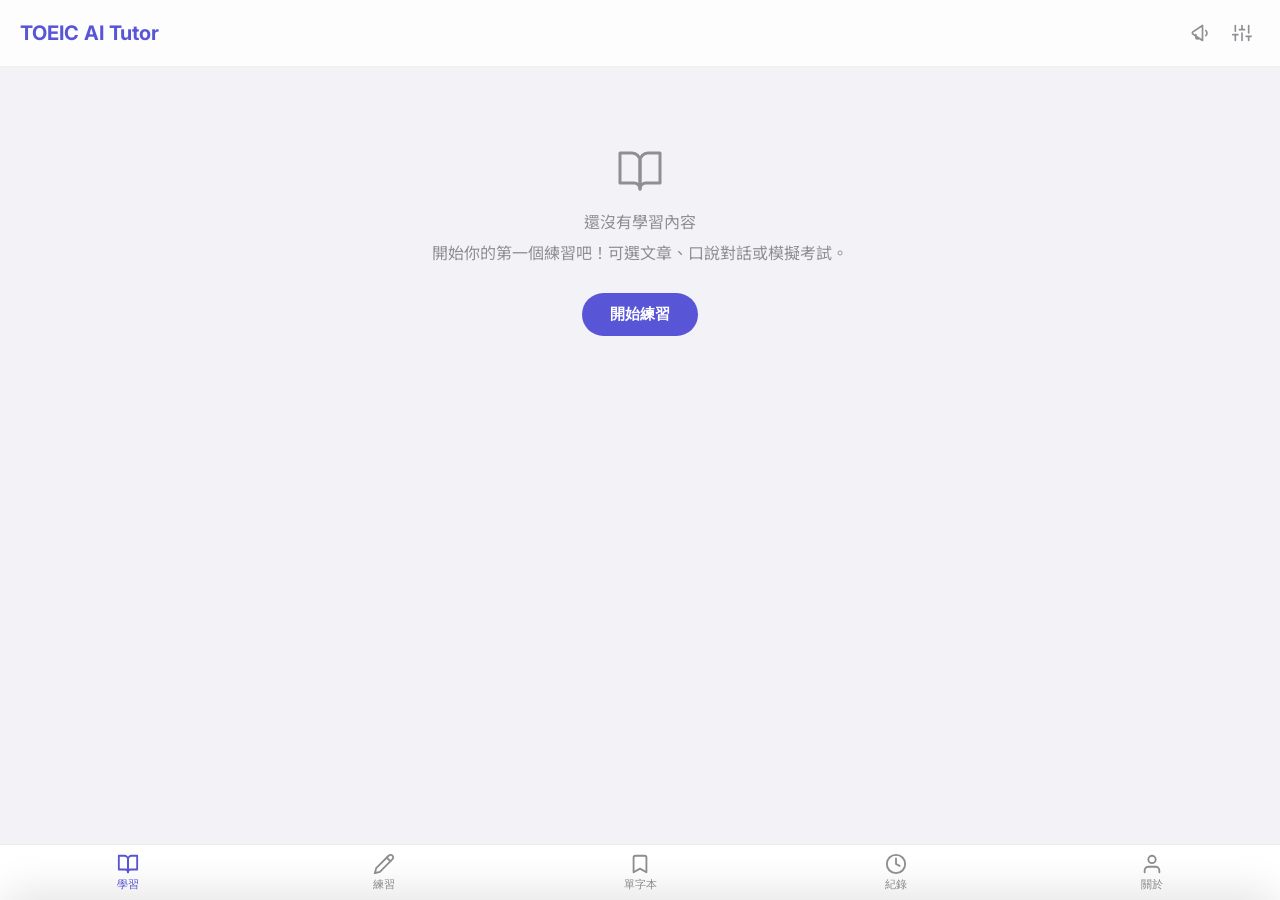
==== index.html @ 515b5053 "Merge branch 'feature/new-provider-openai'" ====
<!DOCTYPE html>
<html lang="zh-TW">
<head>
    <meta charset="UTF-8">
    <meta name="viewport" content="width=device-width, initial-scale=1.0, maximum-scale=1.0, user-scalable=no">
    <title>TOEIC AI Tutor</title>
    <meta name="apple-mobile-web-app-capable" content="yes">
    <meta name="apple-mobile-web-app-status-bar-style" content="black-translucent">
    <meta name="theme-color" content="#5856D6">
    <link rel="manifest" href="./manifest.json">
    <link rel="apple-touch-icon" href="./assets/icons/icon-192.png">
    <link rel="preconnect" href="https://fonts.googleapis.com">
    <link rel="preconnect" href="https://fonts.gstatic.com" crossorigin>
    <link href="https://fonts.googleapis.com/css2?family=Inter:wght@400;500;600;700&family=Noto+Sans+TC:wght@400;500;700&display=swap" rel="stylesheet">
    <style>
      html.app-booting body > * {
        visibility: hidden;
      }
      html, body {
        -webkit-text-size-adjust: 100%;
        text-size-adjust: 100%;
      }
      html.app-booting #bootLoading {
        visibility: visible;
      }
      #bootLoading {
        position: fixed;
        inset: 0;
        display: flex;
        align-items: center;
        justify-content: center;
        background: #f2f2f7;
        z-index: 99999;
        contain: layout paint;
      }
      #bootLoading .boot-loading-card {
        display: flex;
        flex-direction: column;
        align-items: center;
        gap: 10px;
        color: #5856d6;
        font-weight: 600;
        line-height: 1;
      }
      #bootLoading .boot-loading-spinner {
        width: 30px;
        height: 30px;
        box-sizing: border-box;
        border-radius: 50%;
        border: 3px solid rgba(88, 86, 214, 0.2);
        border-top-color: #5856d6;
        animation: boot-spin 0.8s linear infinite;
      }
      @keyframes boot-spin {
        from { transform: rotate(0deg); }
        to { transform: rotate(360deg); }
      }
    </style>
    <!-- Google tag (gtag.js) -->
    <script async src="https://www.googletagmanager.com/gtag/js?id=G-ZLCHW11LP5"></script>
    <script>
      window.dataLayer = window.dataLayer || [];
      function gtag(){dataLayer.push(arguments);}
      gtag('js', new Date());
      gtag('config', 'G-ZLCHW11LP5');
    </script>
    <script src="https://accounts.google.com/gsi/client" async defer></script>
    <script>
      (function bootstrapAppAssets() {
        document.documentElement.classList.add('app-booting');
        var cssReady = false;
        var appReady = false;
        var revealed = false;
        var revealTimer = null;

        function revealApp() {
          if (revealed) return;
          revealed = true;
          if (revealTimer) clearTimeout(revealTimer);
          document.documentElement.classList.remove('app-booting');
          var loadingEl = document.getElementById('bootLoading');
          if (loadingEl) loadingEl.remove();
        }

        function checkReady() {
          if (cssReady && appReady) {
            revealApp();
          }
        }

        window.addEventListener('toeic-app-ready', function () {
          appReady = true;
          checkReady();
        }, { once: true });

        revealTimer = setTimeout(revealApp, 5000);

        function mountAssets(version) {
          var suffix = version ? ("?v=" + encodeURIComponent(version)) : "";
          var style = document.createElement('link');
          style.rel = 'stylesheet';
          style.href = "./assets/css/styles.css" + suffix;
          style.onload = function () {
            cssReady = true;
            checkReady();
          };
          style.onerror = function () {
            cssReady = true;
            checkReady();
          };
          document.head.appendChild(style);

          var entry = document.createElement('script');
          entry.type = 'module';
          entry.src = "./assets/js/main.js" + suffix;
          entry.onerror = revealApp;
          document.head.appendChild(entry);
        }

        fetch("./version.json?t=" + Date.now())
          .then(function (res) { return res.ok ? res.json() : null; })
          .then(function (data) {
            window.__TOEIC_VERSION_INFO__ = data || null;
            mountAssets(data && data.version ? data.version : "");
          })
          .catch(function () {
            window.__TOEIC_VERSION_INFO__ = null;
            mountAssets("");
          });
      })();
    </script>
</head>
<body>
    <div id="bootLoading" aria-live="polite" aria-label="Loading">
        <div class="boot-loading-card">
            <div class="boot-loading-spinner"></div>
            <div>Loading...</div>
        </div>
    </div>

    <header>
        <h1 data-i18n="appTitle">TOEIC AI Tutor</h1>
        <div class="header-right">
            <button class="announcement-btn" id="btnAnnouncement" aria-label="Announcement"><svg width="20" height="20" viewBox="0 0 24 24" fill="none" stroke="currentColor" stroke-width="2" stroke-linecap="round" stroke-linejoin="round"><path d="M3 11l12-8v18L3 13v-2Z"/><path d="M7 14v3a2 2 0 0 0 2 2h1"/><path d="M19 9a4 4 0 0 1 0 6"/></svg></button>
            <button class="settings-btn" id="btnSettings"><svg width="20" height="20" viewBox="0 0 24 24" fill="none" stroke="currentColor" stroke-width="2" stroke-linecap="round" stroke-linejoin="round"><path d="M4 21v-7M4 10V3M12 21v-9M12 8V3M20 21v-5M20 12V3M1 14h6M9 8h6M17 16h6"/></svg></button>
        </div>
    </header>

    <!-- TAB: Learn -->
    <div id="tabLearn" class="container">
        <div id="emptyState" class="empty-state">
            <div class="empty-icon"><svg width="48" height="48" viewBox="0 0 24 24" fill="none" stroke="currentColor" stroke-width="1.5" stroke-linecap="round" stroke-linejoin="round"><path d="M2 3h6a4 4 0 0 1 4 4v14a3 3 0 0 0-3-3H2z"/><path d="M22 3h-6a4 4 0 0 0-4 4v14a3 3 0 0 1 3-3h7z"/></svg></div>
            <p data-i18n="emptyTitle">還沒有學習內容</p>
            <p data-i18n="emptyDesc">開始你的第一個練習吧！可選文章、口說對話或模擬考試。</p>
            <button class="cta-btn" data-i18n="emptyStart">開始練習</button>
        </div>
        <div id="learningArea" class="hidden">
            <div class="article-card">
                <div class="article-meta" id="articleMeta"></div>
                <div id="articleContainer"></div>
                <div class="toggle-btn-row">
                    <button class="translate-toggle-btn" id="btnToggleEn">隱藏英文</button>
                    <button class="translate-toggle-btn" id="btnToggleZh">顯示中文</button>
                </div>
            </div>
            <h3 class="section-title" data-i18n="sectionVocabulary">核心單字 Vocabulary</h3>
            <div class="vocab-grid" id="vocabList"></div>
            <h3 class="section-title" id="phraseSectionTitle" data-i18n="sectionPhrases">常用片語 Key Phrases</h3>
            <div id="phraseList"></div>
        </div>
        <div class="hidden" id="speakingSessionView">
            <div class="speaking-status" id="speakingStatus" data-i18n="speakingStatusStopped">尚未開始對話</div>
            <div class="practice-inline-actions">
                <button class="wm-btn speaking-stop-btn speaking-primary-btn" id="btnStopSpeaking" data-i18n="speakingStopBtn">停止對話</button>
                <button class="wm-btn secondary speaking-stop-btn speaking-secondary-btn" id="btnSpeakingBack" data-i18n="speakingBackToConfig">返回主題設定</button>
            </div>
            <div class="speaking-log" id="speakingLog"></div>
        </div>
        <div class="exam-shell hidden" id="examShell">
            <div class="exam-meta" id="examMeta"></div>
            <div class="exam-content" id="examContent"></div>
            <div class="exam-actions" id="examActions"></div>
            <button class="wm-btn secondary exam-back-btn" id="btnExamBack" data-i18n="examBack">返回考試設定</button>
        </div>
    </div>

    <!-- TAB: Practice -->
    <div id="tabPractice" class="container hidden">
        <div class="practice-container">
            <h2 data-i18n="practiceModeTitle">練習模式</h2>
            <p class="subtitle" data-i18n="practiceModeSubtitle">選擇文章、口說或模擬考試</p>

            <div class="practice-mode-switch" id="practiceModeSwitch">
                <button class="practice-mode-btn active" data-mode="article" data-i18n="practiceModeArticle">文章練習</button>
                <button class="practice-mode-btn" data-mode="speaking" data-i18n="practiceModeSpeaking">口說對話</button>
                <button class="practice-mode-btn" data-mode="exam" data-i18n="practiceModeExam">模擬考試</button>
            </div>

            <div class="practice-mode-panel" id="practicePanelArticle">
                <h3 class="practice-label" data-i18n="targetScoreLabel">目標分數</h3>
                <p class="practice-note" data-i18n="targetScoreNote">根據你的多益程度選擇適合難度</p>
                <div class="score-selector" id="scoreSelector"></div>

                <div class="practice-section">
                    <h3 class="practice-label" data-i18n="customTopicLabel">自訂主題（選填）</h3>
                    <input type="text" class="topic-input" id="customTopic" data-i18n-placeholder="customTopicPlaceholder" placeholder="例如：機場報到、商業會議、餐廳點餐...">
                </div>
                <div class="practice-section">
                    <h3 class="practice-label" data-i18n="voiceLabel">朗讀語音</h3>
                    <div class="voice-selector" id="voiceSelector"></div>
                </div>
                <button class="generate-btn" id="btnGenerate" data-i18n="startLearningBtn">開始學習</button>
            </div>

            <div class="practice-mode-panel hidden" id="practicePanelSpeaking">
                <div id="speakingConfigView">
                    <h3 class="practice-label" data-i18n="speakingLevelLabel">口說等級</h3>
                    <div class="score-selector speaking-level-switch" id="speakingLevelSwitch">
                        <button class="score-chip speaking-level-chip" data-level="beginner" data-i18n="speakingLevelBeginner">初級</button>
                        <button class="score-chip speaking-level-chip" data-level="intermediate" data-i18n="speakingLevelIntermediate">中級</button>
                        <button class="score-chip speaking-level-chip" data-level="advanced" data-i18n="speakingLevelAdvanced">困難</button>
                    </div>
                    <div class="practice-section speaking-accent-section">
                        <h3 class="practice-label" data-i18n="speakingAccentLabel">英語腔調</h3>
                        <div class="voice-selector" id="speakingAccentSelector">
                            <button type="button" class="voice-chip" data-accent="us" data-i18n="speakingAccentOptionUsLabel">美式</button>
                            <button type="button" class="voice-chip" data-accent="uk" data-i18n="speakingAccentOptionUkLabel">英式</button>
                            <button type="button" class="voice-chip" data-accent="au" data-i18n="speakingAccentOptionAuLabel">澳洲</button>
                            <button type="button" class="voice-chip" data-accent="in" data-i18n="speakingAccentOptionInLabel">印度</button>
                            <button type="button" class="voice-chip active" data-accent="random" data-i18n="speakingAccentOptionRandomLabel">隨機</button>
                        </div>
                    </div>
                    <h3 class="practice-label" data-i18n="topicSelectLabel">主題（可選一個）</h3>
                    <div class="topic-preset-group" id="speakingPresetGroup">
                        <button class="topic-chip active" data-topic-key="topicAirportBoarding" data-i18n="topicAirportBoarding">機場通關與登機</button>
                        <button class="topic-chip" data-topic-key="topicBusinessMeeting" data-i18n="topicBusinessMeeting">商務會議與簡報</button>
                        <button class="topic-chip" data-topic-key="topicCustomerSupport" data-i18n="topicCustomerSupport">電話客服與問題排除</button>
                        <button class="topic-chip" data-topic-key="topicQuoteNegotiation" data-i18n="topicQuoteNegotiation">報價談判與合約討論</button>
                        <button class="topic-chip" data-topic-key="topicHotelBooking" data-i18n="topicHotelBooking">飯店訂房與改期</button>
                        <button class="topic-chip" data-topic-key="topicRestaurantComplaints" data-i18n="topicRestaurantComplaints">餐廳訂位與抱怨處理</button>
                        <button class="topic-chip" data-topic-key="topicCrossTeamCollaboration" data-i18n="topicCrossTeamCollaboration">跨部門合作與進度追蹤</button>
                        <button class="topic-chip" data-topic-key="topicInterviewSelfIntro" data-i18n="topicInterviewSelfIntro">面試與自我介紹</button>
                    </div>
                    <div class="practice-section">
                        <h3 class="practice-label" data-i18n="customTopicLabel">自訂主題（選填）</h3>
                        <input type="text" class="topic-input" id="speakingCustomTopic" data-i18n-placeholder="speakingCustomTopicPlaceholder" placeholder="例如：談判報價、面試自我介紹、訂房問題處理...">
                    </div>
                    <button class="generate-btn" id="btnStartSpeaking" data-i18n="startSpeakingBtn">開始口說對話</button>
                </div>
            </div>

            <div class="practice-mode-panel hidden" id="practicePanelExam">
                <div id="examConfigView">
                    <h3 class="practice-label" data-i18n="examConfigTitle">考試設定</h3>
                    <p class="practice-note" data-i18n="examConfigNote">依目前目標分數生成四類題目：聽力 3 題 / 閱讀 3 篇 3 題 / 單字 3 題 / 文法 3 題</p>
                    <div class="score-selector" id="examScoreSelector"></div>
                    <button class="generate-btn" id="btnStartExam" data-i18n="startExamBtn">開始模擬考試</button>
                </div>
            </div>
        </div>
    </div>

    <!-- TAB: Vocab -->
    <div id="tabVocab" class="container hidden">
        <div class="vocab-tab-header">
            <h3 class="section-title" data-i18n="vocabNotebookTitle">單字本 Vocabulary</h3>
            <span class="vocab-tab-count" id="vocabCount">0 個單字</span>
        </div>
        <div class="vocab-subtab-switch" id="vocabSubtabSwitch">
            <button class="vocab-subtab-btn active" data-vocab-subtab="notebook" data-i18n="vocabSubtabNotebook">單字本</button>
            <button class="vocab-subtab-btn" data-vocab-subtab="lookup" data-i18n="vocabSubtabLookup">查單字</button>
        </div>
        <div id="vocabNotebookPanel">
            <div id="srsReviewEntry"></div>
            <div id="savedWordsList"></div>
        </div>
        <div id="vocabLookupPanel" class="hidden">
            <div class="vocab-lookup-input-wrap">
                <div class="vocab-lookup-input-inner">
                    <input type="text" id="vocabLookupInput" class="topic-input vocab-lookup-input" data-i18n-placeholder="vocabLookupPlaceholder" placeholder="輸入英文單字或片語，例如: look forward to">
                    <button id="btnClearVocabLookup" class="vocab-clear-btn hidden" aria-label="Clear input">&times;</button>
                </div>
                <button class="generate-btn vocab-lookup-btn" id="btnVocabLookup" data-i18n="vocabLookupBtn">查詢</button>
            </div>
            <p class="vocab-lookup-hint" data-i18n="vocabLookupHint">可查詢單字或常用片語、例句，並加入 SRS 單字本複習。</p>
            <div id="vocabLookupResult"></div>
        </div>
    </div>

    <!-- TAB: History -->
    <div id="tabHistory" class="container hidden">
        <h3 class="section-title" style="margin-top: 10px;" data-i18n="historyTitle">學習紀錄 History</h3>
        <div id="historyList"></div>
        <button id="btnClearHistory" style="font-size:13px; color:red; background:none; border:none; margin-top:10px;" data-i18n="clearAllHistoryBtn">清除全部紀錄</button>
    </div>

    <!-- TAB: About -->
    <div id="tabAbout" class="container hidden">
        <div class="about-page">
            <div class="about-icon-circle">
                <svg width="48" height="48" viewBox="0 0 24 24" fill="none" stroke="currentColor" stroke-width="1.5" stroke-linecap="round" stroke-linejoin="round"><path d="M20 21v-2a4 4 0 0 0-4-4H8a4 4 0 0 0-4 4v2"/><circle cx="12" cy="7" r="4"/></svg>
            </div>
            <h2 class="about-name">Bruce Yang</h2>
            <p class="about-bio" data-i18n-html="aboutBio">TOEIC AI Tutor 開發者<br>熱愛用技術解決學習問題，希望讓每個人都能輕鬆學英文。<br>如果這個工具對你有幫助，歡迎給我一點鼓勵！</p>

            <div class="about-links">
                <a href="https://www.facebook.com/bruce.yang.94" target="_blank" rel="noopener" class="about-link-card">
                    <span class="about-link-icon fb"><svg width="22" height="22" viewBox="0 0 24 24" fill="currentColor"><path d="M24 12.073c0-6.627-5.373-12-12-12s-12 5.373-12 12c0 5.99 4.388 10.954 10.125 11.854v-8.385H7.078v-3.47h3.047V9.43c0-3.007 1.792-4.669 4.533-4.669 1.312 0 2.686.235 2.686.235v2.953H15.83c-1.491 0-1.956.925-1.956 1.874v2.25h3.328l-.532 3.47h-2.796v8.385C19.612 23.027 24 18.062 24 12.073z"/></svg></span>
                    <span class="about-link-text">
                        <span class="about-link-title">Facebook</span>
                        <span class="about-link-desc" data-i18n="aboutFacebookDesc">追蹤我的動態</span>
                    </span>
                    <span class="about-link-arrow"><svg width="16" height="16" viewBox="0 0 24 24" fill="none" stroke="currentColor" stroke-width="2" stroke-linecap="round" stroke-linejoin="round"><polyline points="9 18 15 12 9 6"/></svg></span>
                </a>
                <a href="https://www.linkedin.com/in/chun-hsiang-yang-b17238165" target="_blank" rel="noopener" class="about-link-card">
                    <span class="about-link-icon linkedin"><svg width="22" height="22" viewBox="0 0 24 24" fill="currentColor"><path d="M20.447 20.452h-3.554v-5.569c0-1.328-.027-3.037-1.852-3.037-1.853 0-2.136 1.445-2.136 2.939v5.667H9.351V9h3.414v1.561h.046c.477-.9 1.637-1.85 3.37-1.85 3.601 0 4.267 2.37 4.267 5.455v6.286zM5.337 7.433a2.062 2.062 0 0 1-2.063-2.065 2.064 2.064 0 1 1 2.063 2.065zm1.782 13.019H3.555V9h3.564v11.452zM22.225 0H1.771C.792 0 0 .774 0 1.729v20.542C0 23.227.792 24 1.771 24h20.451C23.2 24 24 23.227 24 22.271V1.729C24 .774 23.2 0 22.222 0h.003z"/></svg></span>
                    <span class="about-link-text">
                        <span class="about-link-title">LinkedIn</span>
                        <span class="about-link-desc" data-i18n="aboutLinkedinDesc">了解我的專業背景</span>
                    </span>
                    <span class="about-link-arrow"><svg width="16" height="16" viewBox="0 0 24 24" fill="none" stroke="currentColor" stroke-width="2" stroke-linecap="round" stroke-linejoin="round"><polyline points="9 18 15 12 9 6"/></svg></span>
                </a>
                <a href="https://github.com/griiid/toeic-learning" target="_blank" rel="noopener" class="about-link-card">
                    <span class="about-link-icon github"><svg width="22" height="22" viewBox="0 0 24 24" fill="currentColor"><path d="M12 .297c-6.63 0-12 5.373-12 12 0 5.303 3.438 9.8 8.205 11.385.6.113.82-.258.82-.577 0-.285-.01-1.04-.015-2.04-3.338.724-4.042-1.61-4.042-1.61C4.422 18.07 3.633 17.7 3.633 17.7c-1.087-.744.084-.729.084-.729 1.205.084 1.838 1.236 1.838 1.236 1.07 1.835 2.809 1.305 3.495.998.108-.776.417-1.305.76-1.605-2.665-.3-5.466-1.332-5.466-5.93 0-1.31.465-2.38 1.235-3.22-.135-.303-.54-1.523.105-3.176 0 0 1.005-.322 3.3 1.23.96-.267 1.98-.399 3-.405 1.02.006 2.04.138 3 .405 2.28-1.552 3.285-1.23 3.285-1.23.645 1.653.24 2.873.12 3.176.765.84 1.23 1.91 1.23 3.22 0 4.61-2.805 5.625-5.475 5.92.42.36.81 1.096.81 2.22 0 1.606-.015 2.896-.015 3.286 0 .315.21.69.825.57C20.565 22.092 24 17.592 24 12.297c0-6.627-5.373-12-12-12"/></svg></span>
                    <span class="about-link-text">
                        <span class="about-link-title">GitHub</span>
                        <span class="about-link-desc" data-i18n="aboutGithubDesc">查看開源程式碼，歡迎 Star ⭐</span>
                    </span>
                    <span class="about-link-arrow"><svg width="16" height="16" viewBox="0 0 24 24" fill="none" stroke="currentColor" stroke-width="2" stroke-linecap="round" stroke-linejoin="round"><polyline points="9 18 15 12 9 6"/></svg></span>
                </a>
                <a href="mailto:gridwing@gmail.com" class="about-link-card">
                    <span class="about-link-icon email"><svg width="22" height="22" viewBox="0 0 24 24" fill="none" stroke="currentColor" stroke-width="2" stroke-linecap="round" stroke-linejoin="round"><rect x="2" y="4" width="20" height="16" rx="2"/><path d="m22 7-8.97 5.7a1.94 1.94 0 0 1-2.06 0L2 7"/></svg></span>
                    <span class="about-link-text">
                        <span class="about-link-title" data-i18n="aboutFeedbackTitle">Bug 回報 / 建議</span>
                        <span class="about-link-desc">gridwing@gmail.com</span>
                    </span>
                    <span class="about-link-arrow"><svg width="16" height="16" viewBox="0 0 24 24" fill="none" stroke="currentColor" stroke-width="2" stroke-linecap="round" stroke-linejoin="round"><polyline points="9 18 15 12 9 6"/></svg></span>
                </a>
                <a href="https://buymeacoffee.com/brucefay110" target="_blank" rel="noopener" class="about-link-card coffee">
                    <span class="about-link-icon coffee"><svg width="22" height="22" viewBox="0 0 24 24" fill="none" stroke="currentColor" stroke-width="2" stroke-linecap="round" stroke-linejoin="round"><path d="M17 8h1a4 4 0 1 1 0 8h-1"/><path d="M3 8h14v9a4 4 0 0 1-4 4H7a4 4 0 0 1-4-4Z"/><line x1="6" x2="6" y1="2" y2="4"/><line x1="10" x2="10" y1="2" y2="4"/><line x1="14" x2="14" y1="2" y2="4"/></svg></span>
                    <span class="about-link-text">
                        <span class="about-link-title">Buy Me a Coffee</span>
                        <span class="about-link-desc" data-i18n="aboutCoffeeDesc">請我喝杯咖啡，支持持續開發 ☕</span>
                    </span>
                    <span class="about-link-arrow"><svg width="16" height="16" viewBox="0 0 24 24" fill="none" stroke="currentColor" stroke-width="2" stroke-linecap="round" stroke-linejoin="round"><polyline points="9 18 15 12 9 6"/></svg></span>
                </a>
            </div>

            <p class="about-version" id="appVersion"></p>
            <p class="about-footer" data-i18n="aboutFooter">Made with ❤️ by Bruce Yang</p>
        </div>
    </div>

    <nav class="tab-bar">
        <button class="tab-btn active" data-tab="learn">
            <span class="tab-icon"><svg width="22" height="22" viewBox="0 0 24 24" fill="none" stroke="currentColor" stroke-width="2" stroke-linecap="round" stroke-linejoin="round"><path d="M2 3h6a4 4 0 0 1 4 4v14a3 3 0 0 0-3-3H2z"/><path d="M22 3h-6a4 4 0 0 0-4 4v14a3 3 0 0 1 3-3h7z"/></svg></span>
            <span class="tab-label" data-i18n="tabsLearn">學習</span>
        </button>
        <button class="tab-btn" data-tab="practice">
            <span class="tab-icon"><svg width="22" height="22" viewBox="0 0 24 24" fill="none" stroke="currentColor" stroke-width="2" stroke-linecap="round" stroke-linejoin="round"><path d="M17 3a2.85 2.83 0 1 1 4 4L7.5 20.5 2 22l1.5-5.5Z"/><path d="m15 5 4 4"/></svg></span>
            <span class="tab-label" data-i18n="tabsPractice">練習</span>
        </button>
        <button class="tab-btn" data-tab="vocab">
            <span class="tab-icon"><svg width="22" height="22" viewBox="0 0 24 24" fill="none" stroke="currentColor" stroke-width="2" stroke-linecap="round" stroke-linejoin="round"><path d="m19 21-7-4-7 4V5a2 2 0 0 1 2-2h10a2 2 0 0 1 2 2v16z"/></svg></span>
            <span class="tab-label" data-i18n="tabsVocab">單字本</span>
        </button>
        <button class="tab-btn" data-tab="history">
            <span class="tab-icon"><svg width="22" height="22" viewBox="0 0 24 24" fill="none" stroke="currentColor" stroke-width="2" stroke-linecap="round" stroke-linejoin="round"><circle cx="12" cy="12" r="10"/><polyline points="12 6 12 12 16 14"/></svg></span>
            <span class="tab-label" data-i18n="tabsHistory">紀錄</span>
        </button>
        <button class="tab-btn" data-tab="about">
            <span class="tab-icon"><svg width="22" height="22" viewBox="0 0 24 24" fill="none" stroke="currentColor" stroke-width="2" stroke-linecap="round" stroke-linejoin="round"><path d="M20 21v-2a4 4 0 0 0-4-4H8a4 4 0 0 0-4 4v2"/><circle cx="12" cy="7" r="4"/></svg></span>
            <span class="tab-label" data-i18n="tabsAbout">關於</span>
        </button>
    </nav>

    <div class="player-bar hidden" id="playerBar">
        <button class="play-btn" id="btnPlayPause"><svg width="20" height="20" viewBox="0 0 24 24" fill="currentColor" stroke="none"><polygon points="6 3 20 12 6 21 6 3"/></svg></button>
        <div class="progress-container" id="progressContainer"><div class="progress-fill" id="progressBar"></div></div>
        <button class="speed-btn" id="btnSpeed">1.0x</button>
    </div>

    <div class="word-modal" id="wordModal">
        <div class="wm-header">
            <div class="wm-word" id="wmWord">Word</div>
            <button class="large-speaker" id="btnWordAudio"><svg width="24" height="24" viewBox="0 0 24 24" fill="none" stroke="currentColor" stroke-width="2.5" stroke-linecap="round" stroke-linejoin="round"><polygon points="11 5 6 9 2 9 2 15 6 15 11 19 11 5"/><path d="M15.54 8.46a5 5 0 0 1 0 7.07"/></svg></button>
        </div>
        <div class="wm-meta"><span id="wmPos">n.</span> <span id="wmIpa">/IPA/</span></div>
        <div id="wmVerbForms" class="wm-verb-forms hidden" aria-live="polite"></div>
        <div class="wm-def" id="wmDef">Definition</div>
        <div style="font-style: italic; color: #666; margin-bottom: 6px; display: flex; align-items: center;" id="wmEx">
            <span id="wmExText">Example.</span>
            <button class="mini-speaker" id="wmExSpeakBtn" style="margin-left:5px;"><svg width="14" height="14" viewBox="0 0 24 24" fill="none" stroke="currentColor" stroke-width="2.5" stroke-linecap="round" stroke-linejoin="round"><polygon points="11 5 6 9 2 9 2 15 6 15 11 19 11 5"/><path d="M15.54 8.46a5 5 0 0 1 0 7.07"/></svg></button>
        </div>
        <div style="font-size: 14px; color: var(--text-sub); margin-bottom: 20px;" id="wmExZh" class="hidden"></div>
        <div id="wmActionArea" class="wm-actions"></div>
        <button class="wm-btn secondary" data-i18n="settingsClose">關閉</button>
    </div>

    <div class="modal-overlay" id="keyModal">
        <div class="modal-card">
            <div class="settings-scroll-body">
            <h3 data-i18n="settingsTitle">設定 Gemini API</h3>

            <section class="settings-section">
                <h3 class="practice-label settings-label-center" data-i18n="settingsProviderLabel">API 供應商</h3>
                <select id="providerSelect" class="topic-input" style="margin-bottom: 12px;">
                    <option value="gemini">Google Gemini</option>
                    <option value="openai">OpenAI</option>
                </select>
                <h3 class="practice-label settings-label-center" data-i18n="settingsModelLabel">模型</h3>
                <select id="modelSelect" class="topic-input" style="margin-bottom: 8px;"></select>
                <div id="customModelRow" class="hidden" style="margin-bottom: 20px;">
                    <input type="text" id="customModelInput" class="topic-input" style="width:100%; box-sizing:border-box;" placeholder="e.g. gemini-2.5-pro-latest">
                </div>

                <div id="geminiKeySection">
                    <h3 class="practice-label settings-label-center" data-i18n="settingsGeminiApiLabel">Gemini API Key</h3>
                    <a href="https://aistudio.google.com/app/apikey" target="_blank" class="api-guide-link settings-api-guide-link">
                        <svg width="16" height="16" viewBox="0 0 24 24" fill="none" stroke="currentColor" stroke-width="2" stroke-linecap="round" stroke-linejoin="round"><path d="m21 2-2 2m-7.61 7.61a5.5 5.5 0 1 1-7.78 7.78 5.5 5.5 0 0 1 7.78-7.78Zm0 0L15.5 7.5m0 0 3 3L22 7l-3-3m-3.5 3.5L19 4"/></svg>
                        <span><span data-i18n="settingsGetApiKey">點此取得 Google API Key</span><br><span style="font-size:11px; font-weight:400;" data-i18n="settingsGoogleLoginHint">(需登入 Google 帳號)</span></span>
                    </a>
                    <div class="input-group vocab-lookup-input-inner" style="margin-bottom: 8px;">
                        <input type="password" id="apiKeyInput" style="padding-right: 32px;" placeholder="Paste Gemini API Key here...">
                        <button type="button" id="btnClearApiKey" class="vocab-clear-btn hidden" aria-label="Clear input">&times;</button>
                    </div>
                </div>

                <div id="openaiKeySection" class="hidden">
                    <h3 class="practice-label settings-label-center" data-i18n="settingsOpenAIApiLabel">OpenAI API Key</h3>
                    <a href="https://platform.openai.com/api-keys" target="_blank" class="api-guide-link settings-api-guide-link">
                        <svg width="16" height="16" viewBox="0 0 24 24" fill="none" stroke="currentColor" stroke-width="2" stroke-linecap="round" stroke-linejoin="round"><path d="m21 2-2 2m-7.61 7.61a5.5 5.5 0 1 1-7.78 7.78 5.5 5.5 0 0 1 7.78-7.78Zm0 0L15.5 7.5m0 0 3 3L22 7l-3-3m-3.5 3.5L19 4"/></svg>
                        <span><span data-i18n="settingsGetOpenAIApiKey">點此取得 OpenAI API Key</span><br><span style="font-size:11px; font-weight:400;" data-i18n="settingsOpenAILoginHint">(需登入 OpenAI 帳號)</span></span>
                    </a>
                    <div class="input-group vocab-lookup-input-inner" style="margin-bottom: 8px;">
                        <input type="password" id="openaiApiKeyInput" style="padding-right: 32px;" placeholder="Paste OpenAI API Key here...">
                        <button type="button" id="btnClearOpenAIApiKey" class="vocab-clear-btn hidden" aria-label="Clear input">&times;</button>
                    </div>
                </div>

                <button type="button" id="btnTestApiKey" class="wm-btn secondary" style="width:100%; margin-top:4px;" data-i18n="settingsTestApiKey">測試 API Key</button>
                <div id="apiTestResult" style="display:none; font-size:13px; padding:8px 10px; border-radius:8px; margin-top:8px;"></div>
                <p style="font-size: 12px; color: #999; margin-top: 10px;" data-i18n="settingsLocalStorageNote">Key 僅儲存於本地裝置 (IndexedDB)，不會備份到 Google Drive</p>
            </section>

            <section class="settings-section">
                <h3 class="practice-label settings-label-center" data-i18n="settingsLanguageLabel">介面語言</h3>
                <select id="localeSelect" class="topic-input"></select>
                <p style="font-size:12px; color:#999; margin-top:8px;" data-i18n="settingsLanguageHint">AI 解說與翻譯將依此語言輸出。</p>
            </section>

            <section class="settings-section">
            <div class="cloud-section">
                <h4>
                    <svg width="16" height="16" viewBox="0 0 24 24" fill="none" stroke="currentColor" stroke-width="2" stroke-linecap="round" stroke-linejoin="round"><path d="M17.5 19H9a7 7 0 1 1 6.71-9h1.79a4.5 4.5 0 1 1 0 9Z"/></svg>
                    <span data-i18n="cloudBackupTitle">雲端備份 Cloud Backup</span>
                </h4>
                <p style="font-size:12px; color:#999; margin: 0 0 10px;" data-i18n="cloudBackupNote">雲端僅同步學習紀錄與單字，不包含 API Key。</p>
                <div id="cloudAuthArea">
                    <button class="cloud-login-btn" id="btnCloudLogin">
                        <svg width="18" height="18" viewBox="0 0 48 48"><path fill="#EA4335" d="M24 9.5c3.54 0 6.71 1.22 9.21 3.6l6.85-6.85C35.9 2.38 30.47 0 24 0 14.62 0 6.51 5.38 2.56 13.22l7.98 6.19C12.43 13.72 17.74 9.5 24 9.5z"/><path fill="#4285F4" d="M46.98 24.55c0-1.57-.15-3.09-.38-4.55H24v9.02h12.94c-.58 2.96-2.26 5.48-4.78 7.18l7.73 6c4.51-4.18 7.09-10.36 7.09-17.65z"/><path fill="#FBBC05" d="M10.53 28.59c-.48-1.45-.76-2.99-.76-4.59s.27-3.14.76-4.59l-7.98-6.19C.92 16.46 0 20.12 0 24c0 3.88.92 7.54 2.56 10.78l7.97-6.19z"/><path fill="#34A853" d="M24 48c6.48 0 11.93-2.13 15.89-5.81l-7.73-6c-2.15 1.45-4.92 2.3-8.16 2.3-6.26 0-11.57-4.22-13.47-9.91l-7.98 6.19C6.51 42.62 14.62 48 24 48z"/></svg>
                        <span data-i18n="cloudLoginBtn">使用 Google 帳號登入</span>
                    </button>
                </div>
                <div id="cloudUserArea" class="hidden">
                    <div class="cloud-user-info">
                        <div class="cloud-user-avatar" id="cloudAvatar">G</div>
                        <div class="cloud-user-detail">
                            <div class="cloud-user-name" id="cloudUserName">User</div>
                            <div class="cloud-user-email" id="cloudUserEmail">user@gmail.com</div>
                        </div>
                    </div>
                    <div class="cloud-actions">
                        <button class="cloud-action-btn primary" id="btnBackupNow" data-i18n="cloudBackupNowBtn">立即備份</button>
                        <button class="cloud-action-btn" id="btnRestore" data-i18n="cloudRestoreBtn">從雲端還原</button>
                        <button class="cloud-action-btn danger" id="btnCloudLogout" data-i18n="cloudLogoutBtn">登出</button>
                    </div>
                    <div class="cloud-last-sync" id="cloudLastSync"></div>
                </div>
            </div>
            </section>

            <div class="settings-bottom-actions">
                <button class="generate-btn settings-action-btn" id="btnSaveApiKey" data-i18n="settingsSave">儲存</button>
                <button class="wm-btn secondary settings-action-btn" id="btnCloseKeyModal" style="display: none;" data-i18n="settingsClose">關閉</button>
            </div>
            </div>
        </div>
    </div>

    <div class="modal-overlay" id="announcementModal">
        <div class="modal-card announcement-modal-card">
            <h3 id="announcementTitle">公告</h3>
            <p id="announcementMessage" class="announcement-message">載入中...</p>
            <button class="wm-btn secondary" id="btnCloseAnnouncementModal">關閉</button>
        </div>
    </div>

    <div class="srs-overlay hidden" id="srsOverlay">
        <div class="srs-content">
            <div class="srs-top-bar">
                <button class="srs-close-btn"><svg width="24" height="24" viewBox="0 0 24 24" fill="none" stroke="currentColor" stroke-width="2" stroke-linecap="round" stroke-linejoin="round"><path d="M18 6 6 18"/><path d="m6 6 12 12"/></svg></button>
                <span class="srs-progress-text" id="srsProgressText">1 / 9</span>
                <span class="srs-phase-badge" id="srsPhaseBadge" data-i18n="srsPhaseBadgeDefault">英文 → 中文</span>
            </div>
            <div class="srs-question-area" id="srsQuestionArea"></div>
            <div class="srs-options-area" id="srsOptionsArea"></div>
        </div>
    </div>

    <audio id="mainAudio"></audio>

</body>
</html>
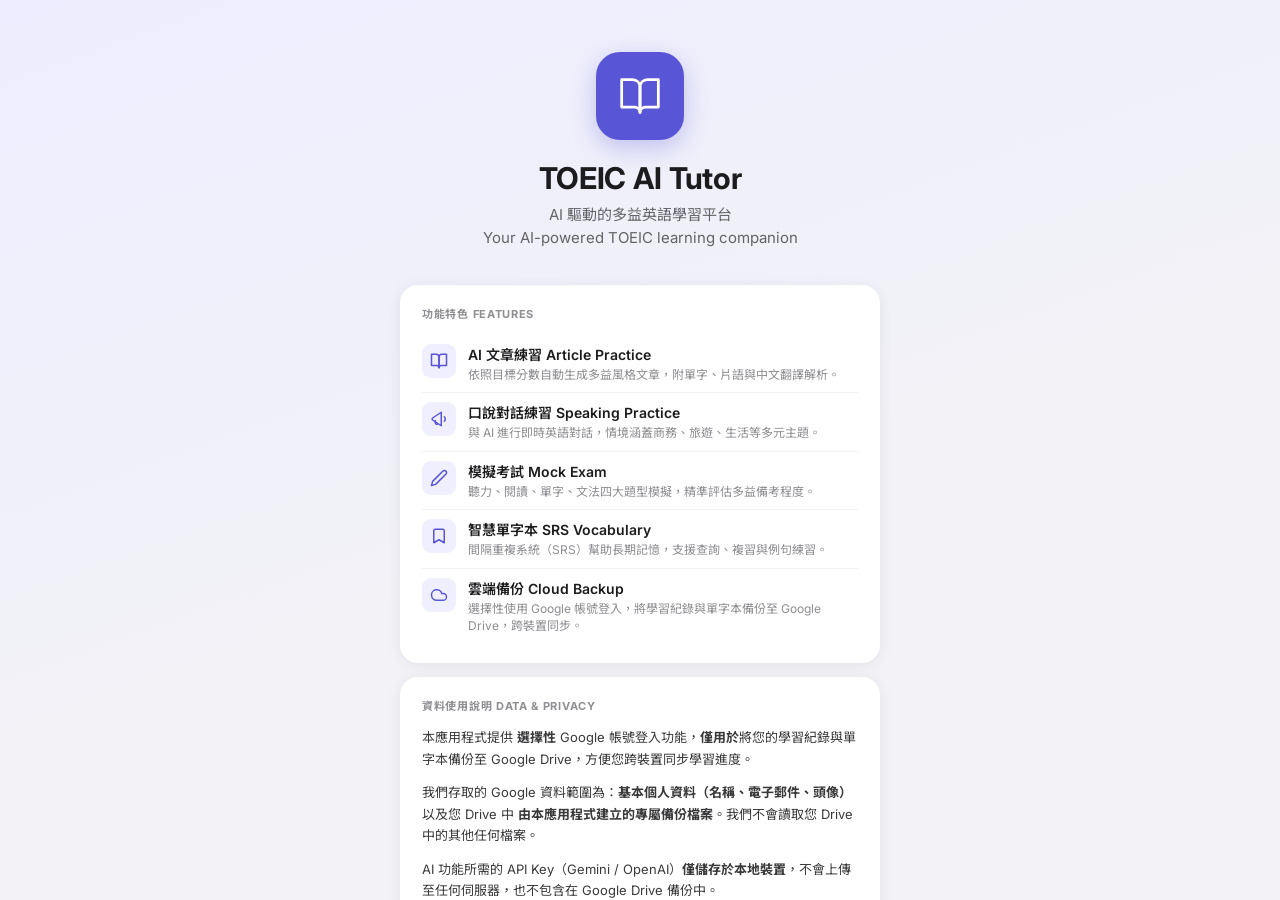
==== commit 94fada3f: "feat: add public landing page to satisfy Google Auth Platform homepage requirements Add a visible ho" ====
--- a/index.html
+++ b/index.html
@@ -13,7 +13,7 @@
     <link rel="preconnect" href="https://fonts.gstatic.com" crossorigin>
     <link href="https://fonts.googleapis.com/css2?family=Inter:wght@400;500;600;700&family=Noto+Sans+TC:wght@400;500;700&display=swap" rel="stylesheet">
     <style>
-      html.app-booting body > * {
+      html.app-booting body > *:not(#bootLoading):not(#landingSection) {
         visibility: hidden;
       }
       html, body {
@@ -22,6 +22,147 @@
       }
       html.app-booting #bootLoading {
         visibility: visible;
+      }
+
+      /* ── Landing / Homepage Section ── */
+      #landingSection {
+        position: fixed;
+        inset: 0;
+        background: linear-gradient(160deg, #ededff 0%, #f2f2f7 55%);
+        z-index: 10000;
+        overflow-y: auto;
+        display: flex;
+        flex-direction: column;
+        align-items: center;
+        padding: 52px 24px 40px;
+        font-family: 'Inter', 'Noto Sans TC', sans-serif;
+      }
+      #landingSection.ls-hidden {
+        display: none;
+      }
+      .ls-hero {
+        text-align: center;
+        margin-bottom: 36px;
+      }
+      .ls-logo-circle {
+        width: 88px;
+        height: 88px;
+        border-radius: 24px;
+        background: #5856D6;
+        display: flex;
+        align-items: center;
+        justify-content: center;
+        margin: 0 auto 20px;
+        color: #fff;
+        box-shadow: 0 8px 24px rgba(88,86,214,0.30);
+      }
+      .ls-title {
+        font-size: 30px;
+        font-weight: 700;
+        color: #1c1c1e;
+        margin: 0 0 8px;
+        letter-spacing: -0.3px;
+      }
+      .ls-tagline {
+        font-size: 15px;
+        color: #636366;
+        margin: 0;
+        line-height: 1.5;
+      }
+      .ls-card {
+        width: 100%;
+        max-width: 480px;
+        background: #fff;
+        border-radius: 18px;
+        padding: 20px 22px;
+        margin-bottom: 14px;
+        box-shadow: 0 2px 14px rgba(0,0,0,0.07);
+      }
+      .ls-card-title {
+        font-size: 11px;
+        font-weight: 700;
+        color: #8e8e93;
+        text-transform: uppercase;
+        letter-spacing: 0.7px;
+        margin: 0 0 14px;
+      }
+      .ls-feature-item {
+        display: flex;
+        align-items: flex-start;
+        gap: 12px;
+        padding: 9px 0;
+        border-bottom: 1px solid #f2f2f7;
+      }
+      .ls-feature-item:last-child { border-bottom: none; }
+      .ls-feature-icon {
+        width: 34px;
+        height: 34px;
+        border-radius: 9px;
+        background: #f0efff;
+        display: flex;
+        align-items: center;
+        justify-content: center;
+        flex-shrink: 0;
+        color: #5856D6;
+      }
+      .ls-feature-text { flex: 1; }
+      .ls-feature-name {
+        font-size: 14px;
+        font-weight: 600;
+        color: #1c1c1e;
+        margin: 0 0 2px;
+      }
+      .ls-feature-desc {
+        font-size: 12px;
+        color: #8e8e93;
+        margin: 0;
+        line-height: 1.45;
+      }
+      .ls-data-text {
+        font-size: 13px;
+        color: #3a3a3c;
+        line-height: 1.65;
+        margin: 0 0 12px;
+      }
+      .ls-privacy-link {
+        display: inline-flex;
+        align-items: center;
+        gap: 5px;
+        font-size: 13px;
+        font-weight: 500;
+        color: #5856D6;
+        text-decoration: none;
+      }
+      .ls-privacy-link:hover { text-decoration: underline; }
+      .ls-cta-btn {
+        width: 100%;
+        max-width: 480px;
+        background: #5856D6;
+        color: #fff;
+        border: none;
+        border-radius: 14px;
+        padding: 17px 24px;
+        font-size: 17px;
+        font-weight: 600;
+        cursor: pointer;
+        margin-top: 4px;
+        font-family: inherit;
+        letter-spacing: 0.1px;
+        box-shadow: 0 4px 18px rgba(88,86,214,0.35);
+        transition: opacity 0.15s;
+      }
+      .ls-cta-btn:active { opacity: 0.85; }
+      .ls-footer-note {
+        font-size: 11px;
+        color: #aeaeb2;
+        text-align: center;
+        margin-top: 18px;
+        max-width: 480px;
+        line-height: 1.6;
+      }
+      .ls-footer-note a {
+        color: #8e8e93;
+        text-decoration: underline;
       }
       #bootLoading {
         position: fixed;
@@ -137,6 +278,122 @@
             <div>Loading...</div>
         </div>
     </div>
+
+    <!-- ══ Landing / Homepage (visible without login — satisfies Google Auth Platform requirements) ══ -->
+    <div id="landingSection">
+      <div class="ls-hero">
+        <div class="ls-logo-circle">
+          <svg width="44" height="44" viewBox="0 0 24 24" fill="none" stroke="currentColor" stroke-width="1.5" stroke-linecap="round" stroke-linejoin="round">
+            <path d="M2 3h6a4 4 0 0 1 4 4v14a3 3 0 0 0-3-3H2z"/>
+            <path d="M22 3h-6a4 4 0 0 0-4 4v14a3 3 0 0 1 3-3h7z"/>
+          </svg>
+        </div>
+        <h1 class="ls-title">TOEIC AI Tutor</h1>
+        <p class="ls-tagline">AI 驅動的多益英語學習平台<br>Your AI-powered TOEIC learning companion</p>
+      </div>
+
+      <!-- Features -->
+      <div class="ls-card">
+        <p class="ls-card-title">功能特色 Features</p>
+
+        <div class="ls-feature-item">
+          <div class="ls-feature-icon">
+            <svg width="18" height="18" viewBox="0 0 24 24" fill="none" stroke="currentColor" stroke-width="2" stroke-linecap="round" stroke-linejoin="round"><path d="M2 3h6a4 4 0 0 1 4 4v14a3 3 0 0 0-3-3H2z"/><path d="M22 3h-6a4 4 0 0 0-4 4v14a3 3 0 0 1 3-3h7z"/></svg>
+          </div>
+          <div class="ls-feature-text">
+            <p class="ls-feature-name">AI 文章練習 Article Practice</p>
+            <p class="ls-feature-desc">依照目標分數自動生成多益風格文章，附單字、片語與中文翻譯解析。</p>
+          </div>
+        </div>
+
+        <div class="ls-feature-item">
+          <div class="ls-feature-icon">
+            <svg width="18" height="18" viewBox="0 0 24 24" fill="none" stroke="currentColor" stroke-width="2" stroke-linecap="round" stroke-linejoin="round"><path d="M3 11l12-8v18L3 13v-2Z"/><path d="M7 14v3a2 2 0 0 0 2 2h1"/><path d="M19 9a4 4 0 0 1 0 6"/></svg>
+          </div>
+          <div class="ls-feature-text">
+            <p class="ls-feature-name">口說對話練習 Speaking Practice</p>
+            <p class="ls-feature-desc">與 AI 進行即時英語對話，情境涵蓋商務、旅遊、生活等多元主題。</p>
+          </div>
+        </div>
+
+        <div class="ls-feature-item">
+          <div class="ls-feature-icon">
+            <svg width="18" height="18" viewBox="0 0 24 24" fill="none" stroke="currentColor" stroke-width="2" stroke-linecap="round" stroke-linejoin="round"><path d="M17 3a2.85 2.83 0 1 1 4 4L7.5 20.5 2 22l1.5-5.5Z"/></svg>
+          </div>
+          <div class="ls-feature-text">
+            <p class="ls-feature-name">模擬考試 Mock Exam</p>
+            <p class="ls-feature-desc">聽力、閱讀、單字、文法四大題型模擬，精準評估多益備考程度。</p>
+          </div>
+        </div>
+
+        <div class="ls-feature-item">
+          <div class="ls-feature-icon">
+            <svg width="18" height="18" viewBox="0 0 24 24" fill="none" stroke="currentColor" stroke-width="2" stroke-linecap="round" stroke-linejoin="round"><path d="m19 21-7-4-7 4V5a2 2 0 0 1 2-2h10a2 2 0 0 1 2 2v16z"/></svg>
+          </div>
+          <div class="ls-feature-text">
+            <p class="ls-feature-name">智慧單字本 SRS Vocabulary</p>
+            <p class="ls-feature-desc">間隔重複系統（SRS）幫助長期記憶，支援查詢、複習與例句練習。</p>
+          </div>
+        </div>
+
+        <div class="ls-feature-item">
+          <div class="ls-feature-icon">
+            <svg width="18" height="18" viewBox="0 0 24 24" fill="none" stroke="currentColor" stroke-width="2" stroke-linecap="round" stroke-linejoin="round"><path d="M17.5 19H9a7 7 0 1 1 6.71-9h1.79a4.5 4.5 0 1 1 0 9Z"/></svg>
+          </div>
+          <div class="ls-feature-text">
+            <p class="ls-feature-name">雲端備份 Cloud Backup</p>
+            <p class="ls-feature-desc">選擇性使用 Google 帳號登入，將學習紀錄與單字本備份至 Google Drive，跨裝置同步。</p>
+          </div>
+        </div>
+      </div>
+
+      <!-- Data usage & Privacy -->
+      <div class="ls-card">
+        <p class="ls-card-title">資料使用說明 Data & Privacy</p>
+        <p class="ls-data-text">
+          本應用程式提供 <strong>選擇性</strong> Google 帳號登入功能，<strong>僅用於</strong>將您的學習紀錄與單字本備份至 Google Drive，方便您跨裝置同步學習進度。
+        </p>
+        <p class="ls-data-text">
+          我們存取的 Google 資料範圍為：<strong>基本個人資料（名稱、電子郵件、頭像）</strong>以及您 Drive 中 <strong>由本應用程式建立的專屬備份檔案</strong>。我們不會讀取您 Drive 中的其他任何檔案。
+        </p>
+        <p class="ls-data-text">
+          AI 功能所需的 API Key（Gemini / OpenAI）<strong>僅儲存於本地裝置</strong>，不會上傳至任何伺服器，也不包含在 Google Drive 備份中。
+        </p>
+        <a href="./privacy.html" class="ls-privacy-link" target="_blank" rel="noopener">
+          <svg width="14" height="14" viewBox="0 0 24 24" fill="none" stroke="currentColor" stroke-width="2" stroke-linecap="round" stroke-linejoin="round"><path d="M12 22s8-4 8-10V5l-8-3-8 3v7c0 6 8 10 8 10z"/></svg>
+          隱私政策 Privacy Policy
+        </a>
+      </div>
+
+      <button id="btnEnterApp" class="ls-cta-btn">開始學習 →</button>
+
+      <p class="ls-footer-note">
+        本服務由 <strong>Griiid</strong> 維護・Fork 自 <a href="https://github.com/brucefay1115/toeic-learning" target="_blank" rel="noopener">brucefay1115/toeic-learning</a>・<a href="./privacy.html" target="_blank" rel="noopener">Privacy Policy</a>
+      </p>
+    </div>
+
+    <script>
+      // Immediately hide the landing page for returning users to avoid flash
+      (function() {
+        try {
+          if (localStorage.getItem('toeic_homepage_seen') === '1') {
+            var ls = document.getElementById('landingSection');
+            if (ls) ls.classList.add('ls-hidden');
+          }
+        } catch(e) {}
+      })();
+
+      document.addEventListener('DOMContentLoaded', function() {
+        var btn = document.getElementById('btnEnterApp');
+        if (btn) {
+          btn.addEventListener('click', function() {
+            try { localStorage.setItem('toeic_homepage_seen', '1'); } catch(e) {}
+            var ls = document.getElementById('landingSection');
+            if (ls) ls.classList.add('ls-hidden');
+          });
+        }
+      });
+    </script>
 
     <header>
         <h1 data-i18n="appTitle">TOEIC AI Tutor</h1>
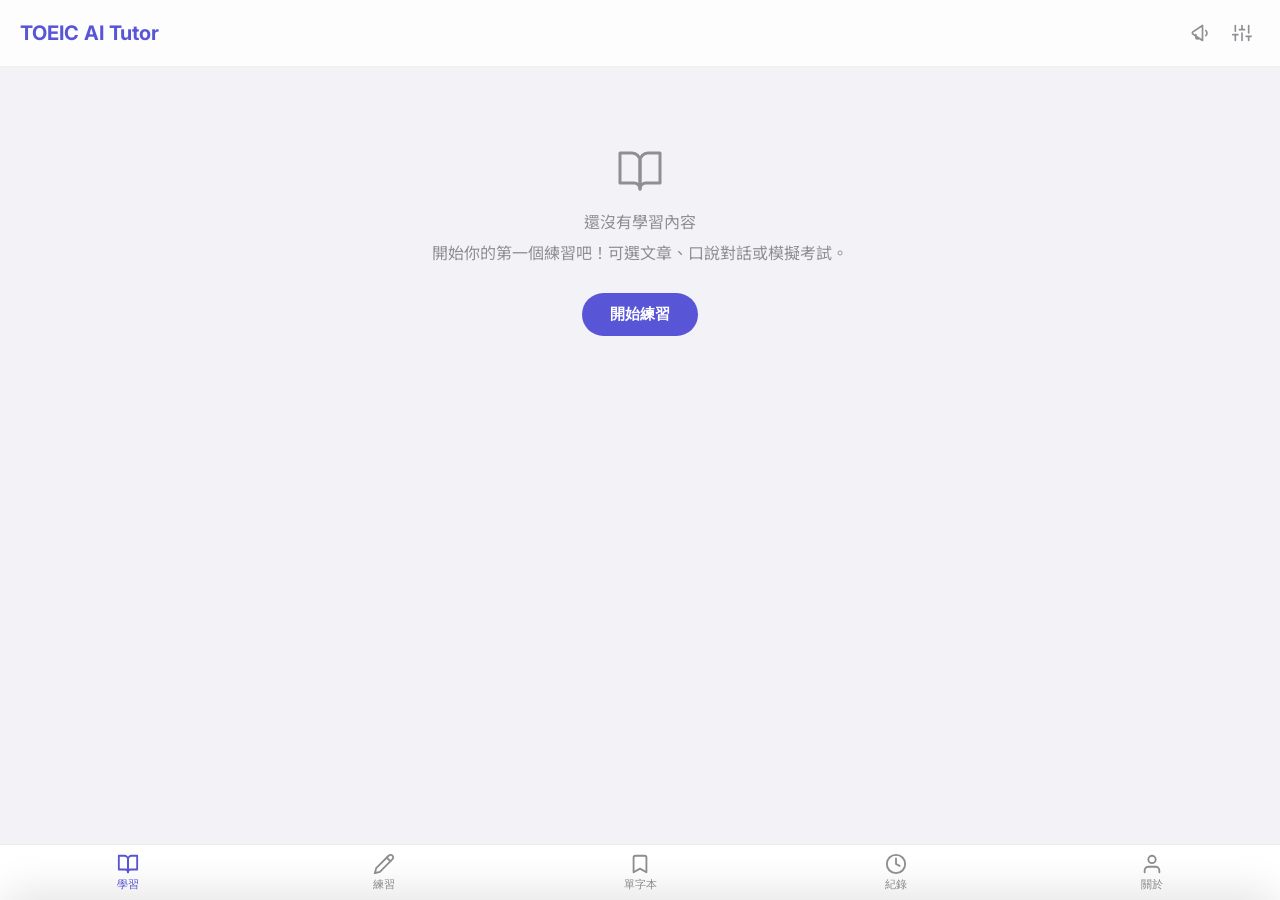
==== commit 1771c356: "Update: update about section in index.html" ====
--- a/index.html
+++ b/index.html
@@ -13,7 +13,7 @@
     <link rel="preconnect" href="https://fonts.gstatic.com" crossorigin>
     <link href="https://fonts.googleapis.com/css2?family=Inter:wght@400;500;600;700&family=Noto+Sans+TC:wght@400;500;700&display=swap" rel="stylesheet">
     <style>
-      html.app-booting body > *:not(#bootLoading):not(#landingSection) {
+      html.app-booting body > * {
         visibility: hidden;
       }
       html, body {
@@ -22,147 +22,6 @@
       }
       html.app-booting #bootLoading {
         visibility: visible;
-      }
-
-      /* ── Landing / Homepage Section ── */
-      #landingSection {
-        position: fixed;
-        inset: 0;
-        background: linear-gradient(160deg, #ededff 0%, #f2f2f7 55%);
-        z-index: 10000;
-        overflow-y: auto;
-        display: flex;
-        flex-direction: column;
-        align-items: center;
-        padding: 52px 24px 40px;
-        font-family: 'Inter', 'Noto Sans TC', sans-serif;
-      }
-      #landingSection.ls-hidden {
-        display: none;
-      }
-      .ls-hero {
-        text-align: center;
-        margin-bottom: 36px;
-      }
-      .ls-logo-circle {
-        width: 88px;
-        height: 88px;
-        border-radius: 24px;
-        background: #5856D6;
-        display: flex;
-        align-items: center;
-        justify-content: center;
-        margin: 0 auto 20px;
-        color: #fff;
-        box-shadow: 0 8px 24px rgba(88,86,214,0.30);
-      }
-      .ls-title {
-        font-size: 30px;
-        font-weight: 700;
-        color: #1c1c1e;
-        margin: 0 0 8px;
-        letter-spacing: -0.3px;
-      }
-      .ls-tagline {
-        font-size: 15px;
-        color: #636366;
-        margin: 0;
-        line-height: 1.5;
-      }
-      .ls-card {
-        width: 100%;
-        max-width: 480px;
-        background: #fff;
-        border-radius: 18px;
-        padding: 20px 22px;
-        margin-bottom: 14px;
-        box-shadow: 0 2px 14px rgba(0,0,0,0.07);
-      }
-      .ls-card-title {
-        font-size: 11px;
-        font-weight: 700;
-        color: #8e8e93;
-        text-transform: uppercase;
-        letter-spacing: 0.7px;
-        margin: 0 0 14px;
-      }
-      .ls-feature-item {
-        display: flex;
-        align-items: flex-start;
-        gap: 12px;
-        padding: 9px 0;
-        border-bottom: 1px solid #f2f2f7;
-      }
-      .ls-feature-item:last-child { border-bottom: none; }
-      .ls-feature-icon {
-        width: 34px;
-        height: 34px;
-        border-radius: 9px;
-        background: #f0efff;
-        display: flex;
-        align-items: center;
-        justify-content: center;
-        flex-shrink: 0;
-        color: #5856D6;
-      }
-      .ls-feature-text { flex: 1; }
-      .ls-feature-name {
-        font-size: 14px;
-        font-weight: 600;
-        color: #1c1c1e;
-        margin: 0 0 2px;
-      }
-      .ls-feature-desc {
-        font-size: 12px;
-        color: #8e8e93;
-        margin: 0;
-        line-height: 1.45;
-      }
-      .ls-data-text {
-        font-size: 13px;
-        color: #3a3a3c;
-        line-height: 1.65;
-        margin: 0 0 12px;
-      }
-      .ls-privacy-link {
-        display: inline-flex;
-        align-items: center;
-        gap: 5px;
-        font-size: 13px;
-        font-weight: 500;
-        color: #5856D6;
-        text-decoration: none;
-      }
-      .ls-privacy-link:hover { text-decoration: underline; }
-      .ls-cta-btn {
-        width: 100%;
-        max-width: 480px;
-        background: #5856D6;
-        color: #fff;
-        border: none;
-        border-radius: 14px;
-        padding: 17px 24px;
-        font-size: 17px;
-        font-weight: 600;
-        cursor: pointer;
-        margin-top: 4px;
-        font-family: inherit;
-        letter-spacing: 0.1px;
-        box-shadow: 0 4px 18px rgba(88,86,214,0.35);
-        transition: opacity 0.15s;
-      }
-      .ls-cta-btn:active { opacity: 0.85; }
-      .ls-footer-note {
-        font-size: 11px;
-        color: #aeaeb2;
-        text-align: center;
-        margin-top: 18px;
-        max-width: 480px;
-        line-height: 1.6;
-      }
-      .ls-footer-note a {
-        color: #8e8e93;
-        text-decoration: underline;
       }
       #bootLoading {
         position: fixed;
@@ -279,122 +138,6 @@
         </div>
     </div>
 
-    <!-- ══ Landing / Homepage (visible without login — satisfies Google Auth Platform requirements) ══ -->
-    <div id="landingSection">
-      <div class="ls-hero">
-        <div class="ls-logo-circle">
-          <svg width="44" height="44" viewBox="0 0 24 24" fill="none" stroke="currentColor" stroke-width="1.5" stroke-linecap="round" stroke-linejoin="round">
-            <path d="M2 3h6a4 4 0 0 1 4 4v14a3 3 0 0 0-3-3H2z"/>
-            <path d="M22 3h-6a4 4 0 0 0-4 4v14a3 3 0 0 1 3-3h7z"/>
-          </svg>
-        </div>
-        <h1 class="ls-title">TOEIC AI Tutor</h1>
-        <p class="ls-tagline">AI 驅動的多益英語學習平台<br>Your AI-powered TOEIC learning companion</p>
-      </div>
-
-      <!-- Features -->
-      <div class="ls-card">
-        <p class="ls-card-title">功能特色 Features</p>
-
-        <div class="ls-feature-item">
-          <div class="ls-feature-icon">
-            <svg width="18" height="18" viewBox="0 0 24 24" fill="none" stroke="currentColor" stroke-width="2" stroke-linecap="round" stroke-linejoin="round"><path d="M2 3h6a4 4 0 0 1 4 4v14a3 3 0 0 0-3-3H2z"/><path d="M22 3h-6a4 4 0 0 0-4 4v14a3 3 0 0 1 3-3h7z"/></svg>
-          </div>
-          <div class="ls-feature-text">
-            <p class="ls-feature-name">AI 文章練習 Article Practice</p>
-            <p class="ls-feature-desc">依照目標分數自動生成多益風格文章，附單字、片語與中文翻譯解析。</p>
-          </div>
-        </div>
-
-        <div class="ls-feature-item">
-          <div class="ls-feature-icon">
-            <svg width="18" height="18" viewBox="0 0 24 24" fill="none" stroke="currentColor" stroke-width="2" stroke-linecap="round" stroke-linejoin="round"><path d="M3 11l12-8v18L3 13v-2Z"/><path d="M7 14v3a2 2 0 0 0 2 2h1"/><path d="M19 9a4 4 0 0 1 0 6"/></svg>
-          </div>
-          <div class="ls-feature-text">
-            <p class="ls-feature-name">口說對話練習 Speaking Practice</p>
-            <p class="ls-feature-desc">與 AI 進行即時英語對話，情境涵蓋商務、旅遊、生活等多元主題。</p>
-          </div>
-        </div>
-
-        <div class="ls-feature-item">
-          <div class="ls-feature-icon">
-            <svg width="18" height="18" viewBox="0 0 24 24" fill="none" stroke="currentColor" stroke-width="2" stroke-linecap="round" stroke-linejoin="round"><path d="M17 3a2.85 2.83 0 1 1 4 4L7.5 20.5 2 22l1.5-5.5Z"/></svg>
-          </div>
-          <div class="ls-feature-text">
-            <p class="ls-feature-name">模擬考試 Mock Exam</p>
-            <p class="ls-feature-desc">聽力、閱讀、單字、文法四大題型模擬，精準評估多益備考程度。</p>
-          </div>
-        </div>
-
-        <div class="ls-feature-item">
-          <div class="ls-feature-icon">
-            <svg width="18" height="18" viewBox="0 0 24 24" fill="none" stroke="currentColor" stroke-width="2" stroke-linecap="round" stroke-linejoin="round"><path d="m19 21-7-4-7 4V5a2 2 0 0 1 2-2h10a2 2 0 0 1 2 2v16z"/></svg>
-          </div>
-          <div class="ls-feature-text">
-            <p class="ls-feature-name">智慧單字本 SRS Vocabulary</p>
-            <p class="ls-feature-desc">間隔重複系統（SRS）幫助長期記憶，支援查詢、複習與例句練習。</p>
-          </div>
-        </div>
-
-        <div class="ls-feature-item">
-          <div class="ls-feature-icon">
-            <svg width="18" height="18" viewBox="0 0 24 24" fill="none" stroke="currentColor" stroke-width="2" stroke-linecap="round" stroke-linejoin="round"><path d="M17.5 19H9a7 7 0 1 1 6.71-9h1.79a4.5 4.5 0 1 1 0 9Z"/></svg>
-          </div>
-          <div class="ls-feature-text">
-            <p class="ls-feature-name">雲端備份 Cloud Backup</p>
-            <p class="ls-feature-desc">選擇性使用 Google 帳號登入，將學習紀錄與單字本備份至 Google Drive，跨裝置同步。</p>
-          </div>
-        </div>
-      </div>
-
-      <!-- Data usage & Privacy -->
-      <div class="ls-card">
-        <p class="ls-card-title">資料使用說明 Data & Privacy</p>
-        <p class="ls-data-text">
-          本應用程式提供 <strong>選擇性</strong> Google 帳號登入功能，<strong>僅用於</strong>將您的學習紀錄與單字本備份至 Google Drive，方便您跨裝置同步學習進度。
-        </p>
-        <p class="ls-data-text">
-          我們存取的 Google 資料範圍為：<strong>基本個人資料（名稱、電子郵件、頭像）</strong>以及您 Drive 中 <strong>由本應用程式建立的專屬備份檔案</strong>。我們不會讀取您 Drive 中的其他任何檔案。
-        </p>
-        <p class="ls-data-text">
-          AI 功能所需的 API Key（Gemini / OpenAI）<strong>僅儲存於本地裝置</strong>，不會上傳至任何伺服器，也不包含在 Google Drive 備份中。
-        </p>
-        <a href="./privacy.html" class="ls-privacy-link" target="_blank" rel="noopener">
-          <svg width="14" height="14" viewBox="0 0 24 24" fill="none" stroke="currentColor" stroke-width="2" stroke-linecap="round" stroke-linejoin="round"><path d="M12 22s8-4 8-10V5l-8-3-8 3v7c0 6 8 10 8 10z"/></svg>
-          隱私政策 Privacy Policy
-        </a>
-      </div>
-
-      <button id="btnEnterApp" class="ls-cta-btn">開始學習 →</button>
-
-      <p class="ls-footer-note">
-        本服務由 <strong>Griiid</strong> 維護・Fork 自 <a href="https://github.com/brucefay1115/toeic-learning" target="_blank" rel="noopener">brucefay1115/toeic-learning</a>・<a href="./privacy.html" target="_blank" rel="noopener">Privacy Policy</a>
-      </p>
-    </div>
-
-    <script>
-      // Immediately hide the landing page for returning users to avoid flash
-      (function() {
-        try {
-          if (localStorage.getItem('toeic_homepage_seen') === '1') {
-            var ls = document.getElementById('landingSection');
-            if (ls) ls.classList.add('ls-hidden');
-          }
-        } catch(e) {}
-      })();
-
-      document.addEventListener('DOMContentLoaded', function() {
-        var btn = document.getElementById('btnEnterApp');
-        if (btn) {
-          btn.addEventListener('click', function() {
-            try { localStorage.setItem('toeic_homepage_seen', '1'); } catch(e) {}
-            var ls = document.getElementById('landingSection');
-            if (ls) ls.classList.add('ls-hidden');
-          });
-        }
-      });
-    </script>
-
     <header>
         <h1 data-i18n="appTitle">TOEIC AI Tutor</h1>
         <div class="header-right">
@@ -557,19 +300,11 @@
             <div class="about-icon-circle">
                 <svg width="48" height="48" viewBox="0 0 24 24" fill="none" stroke="currentColor" stroke-width="1.5" stroke-linecap="round" stroke-linejoin="round"><path d="M20 21v-2a4 4 0 0 0-4-4H8a4 4 0 0 0-4 4v2"/><circle cx="12" cy="7" r="4"/></svg>
             </div>
-            <h2 class="about-name">Bruce Yang</h2>
-            <p class="about-bio" data-i18n-html="aboutBio">TOEIC AI Tutor 開發者<br>熱愛用技術解決學習問題，希望讓每個人都能輕鬆學英文。<br>如果這個工具對你有幫助，歡迎給我一點鼓勵！</p>
+            <h2 class="about-name">Griiid</h2>
+            <p class="about-bio" data-i18n-html="aboutBio">多年工作經驗的後端工程師，2026 年因為要考多益找到了 <a href="https://brucefay1115.github.io/toeic-learning">TOEIC AI Tutor</a>這個網站，但是因為當時還不支援 OpenAI，所以 Fork 了一份自己先使用。</p>
 
             <div class="about-links">
-                <a href="https://www.facebook.com/bruce.yang.94" target="_blank" rel="noopener" class="about-link-card">
-                    <span class="about-link-icon fb"><svg width="22" height="22" viewBox="0 0 24 24" fill="currentColor"><path d="M24 12.073c0-6.627-5.373-12-12-12s-12 5.373-12 12c0 5.99 4.388 10.954 10.125 11.854v-8.385H7.078v-3.47h3.047V9.43c0-3.007 1.792-4.669 4.533-4.669 1.312 0 2.686.235 2.686.235v2.953H15.83c-1.491 0-1.956.925-1.956 1.874v2.25h3.328l-.532 3.47h-2.796v8.385C19.612 23.027 24 18.062 24 12.073z"/></svg></span>
-                    <span class="about-link-text">
-                        <span class="about-link-title">Facebook</span>
-                        <span class="about-link-desc" data-i18n="aboutFacebookDesc">追蹤我的動態</span>
-                    </span>
-                    <span class="about-link-arrow"><svg width="16" height="16" viewBox="0 0 24 24" fill="none" stroke="currentColor" stroke-width="2" stroke-linecap="round" stroke-linejoin="round"><polyline points="9 18 15 12 9 6"/></svg></span>
-                </a>
-                <a href="https://www.linkedin.com/in/chun-hsiang-yang-b17238165" target="_blank" rel="noopener" class="about-link-card">
+                <a href="https://www.linkedin.com/in/eddie-hsu-25b37b116/" target="_blank" rel="noopener" class="about-link-card">
                     <span class="about-link-icon linkedin"><svg width="22" height="22" viewBox="0 0 24 24" fill="currentColor"><path d="M20.447 20.452h-3.554v-5.569c0-1.328-.027-3.037-1.852-3.037-1.853 0-2.136 1.445-2.136 2.939v5.667H9.351V9h3.414v1.561h.046c.477-.9 1.637-1.85 3.37-1.85 3.601 0 4.267 2.37 4.267 5.455v6.286zM5.337 7.433a2.062 2.062 0 0 1-2.063-2.065 2.064 2.064 0 1 1 2.063 2.065zm1.782 13.019H3.555V9h3.564v11.452zM22.225 0H1.771C.792 0 0 .774 0 1.729v20.542C0 23.227.792 24 1.771 24h20.451C23.2 24 24 23.227 24 22.271V1.729C24 .774 23.2 0 22.222 0h.003z"/></svg></span>
                     <span class="about-link-text">
                         <span class="about-link-title">LinkedIn</span>
@@ -593,18 +328,10 @@
                     </span>
                     <span class="about-link-arrow"><svg width="16" height="16" viewBox="0 0 24 24" fill="none" stroke="currentColor" stroke-width="2" stroke-linecap="round" stroke-linejoin="round"><polyline points="9 18 15 12 9 6"/></svg></span>
                 </a>
-                <a href="https://buymeacoffee.com/brucefay110" target="_blank" rel="noopener" class="about-link-card coffee">
-                    <span class="about-link-icon coffee"><svg width="22" height="22" viewBox="0 0 24 24" fill="none" stroke="currentColor" stroke-width="2" stroke-linecap="round" stroke-linejoin="round"><path d="M17 8h1a4 4 0 1 1 0 8h-1"/><path d="M3 8h14v9a4 4 0 0 1-4 4H7a4 4 0 0 1-4-4Z"/><line x1="6" x2="6" y1="2" y2="4"/><line x1="10" x2="10" y1="2" y2="4"/><line x1="14" x2="14" y1="2" y2="4"/></svg></span>
-                    <span class="about-link-text">
-                        <span class="about-link-title">Buy Me a Coffee</span>
-                        <span class="about-link-desc" data-i18n="aboutCoffeeDesc">請我喝杯咖啡，支持持續開發 ☕</span>
-                    </span>
-                    <span class="about-link-arrow"><svg width="16" height="16" viewBox="0 0 24 24" fill="none" stroke="currentColor" stroke-width="2" stroke-linecap="round" stroke-linejoin="round"><polyline points="9 18 15 12 9 6"/></svg></span>
-                </a>
             </div>
 
             <p class="about-version" id="appVersion"></p>
-            <p class="about-footer" data-i18n="aboutFooter">Made with ❤️ by Bruce Yang</p>
+            <p class="about-footer" data-i18n="aboutFooter">Modified with ❤️ by Griiid</p>
         </div>
     </div>
 
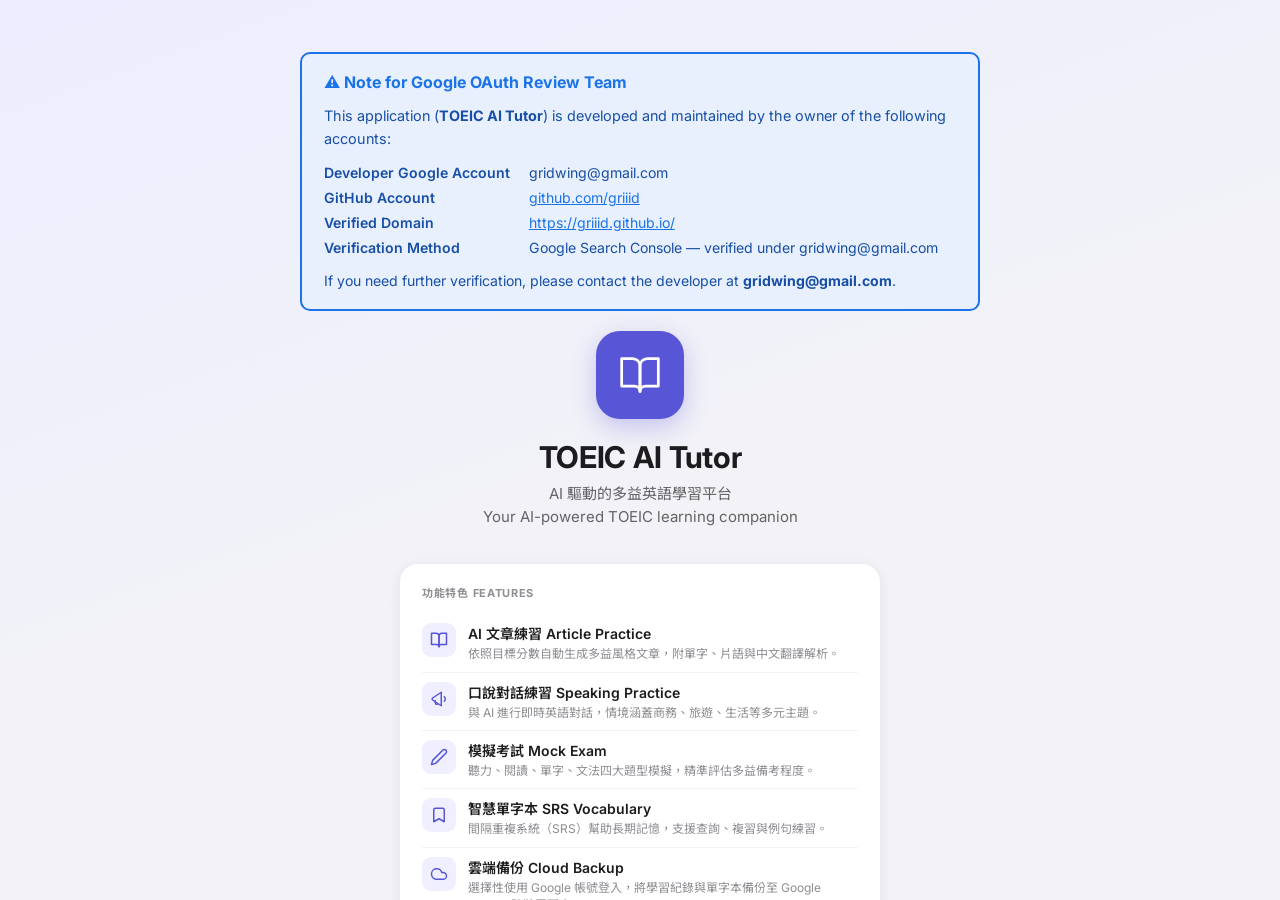
==== commit 6da8d25a: "Update: add message for Google OAuth review team in index & privacy pages" ====
--- a/index.html
+++ b/index.html
@@ -13,7 +13,7 @@
     <link rel="preconnect" href="https://fonts.gstatic.com" crossorigin>
     <link href="https://fonts.googleapis.com/css2?family=Inter:wght@400;500;600;700&family=Noto+Sans+TC:wght@400;500;700&display=swap" rel="stylesheet">
     <style>
-      html.app-booting body > * {
+      html.app-booting body > *:not(#bootLoading):not(#landingSection) {
         visibility: hidden;
       }
       html, body {
@@ -22,6 +22,147 @@
       }
       html.app-booting #bootLoading {
         visibility: visible;
+      }
+
+      /* ── Landing / Homepage Section ── */
+      #landingSection {
+        position: fixed;
+        inset: 0;
+        background: linear-gradient(160deg, #ededff 0%, #f2f2f7 55%);
+        z-index: 10000;
+        overflow-y: auto;
+        display: flex;
+        flex-direction: column;
+        align-items: center;
+        padding: 52px 24px 40px;
+        font-family: 'Inter', 'Noto Sans TC', sans-serif;
+      }
+      #landingSection.ls-hidden {
+        display: none;
+      }
+      .ls-hero {
+        text-align: center;
+        margin-bottom: 36px;
+      }
+      .ls-logo-circle {
+        width: 88px;
+        height: 88px;
+        border-radius: 24px;
+        background: #5856D6;
+        display: flex;
+        align-items: center;
+        justify-content: center;
+        margin: 0 auto 20px;
+        color: #fff;
+        box-shadow: 0 8px 24px rgba(88,86,214,0.30);
+      }
+      .ls-title {
+        font-size: 30px;
+        font-weight: 700;
+        color: #1c1c1e;
+        margin: 0 0 8px;
+        letter-spacing: -0.3px;
+      }
+      .ls-tagline {
+        font-size: 15px;
+        color: #636366;
+        margin: 0;
+        line-height: 1.5;
+      }
+      .ls-card {
+        width: 100%;
+        max-width: 480px;
+        background: #fff;
+        border-radius: 18px;
+        padding: 20px 22px;
+        margin-bottom: 14px;
+        box-shadow: 0 2px 14px rgba(0,0,0,0.07);
+      }
+      .ls-card-title {
+        font-size: 11px;
+        font-weight: 700;
+        color: #8e8e93;
+        text-transform: uppercase;
+        letter-spacing: 0.7px;
+        margin: 0 0 14px;
+      }
+      .ls-feature-item {
+        display: flex;
+        align-items: flex-start;
+        gap: 12px;
+        padding: 9px 0;
+        border-bottom: 1px solid #f2f2f7;
+      }
+      .ls-feature-item:last-child { border-bottom: none; }
+      .ls-feature-icon {
+        width: 34px;
+        height: 34px;
+        border-radius: 9px;
+        background: #f0efff;
+        display: flex;
+        align-items: center;
+        justify-content: center;
+        flex-shrink: 0;
+        color: #5856D6;
+      }
+      .ls-feature-text { flex: 1; }
+      .ls-feature-name {
+        font-size: 14px;
+        font-weight: 600;
+        color: #1c1c1e;
+        margin: 0 0 2px;
+      }
+      .ls-feature-desc {
+        font-size: 12px;
+        color: #8e8e93;
+        margin: 0;
+        line-height: 1.45;
+      }
+      .ls-data-text {
+        font-size: 13px;
+        color: #3a3a3c;
+        line-height: 1.65;
+        margin: 0 0 12px;
+      }
+      .ls-privacy-link {
+        display: inline-flex;
+        align-items: center;
+        gap: 5px;
+        font-size: 13px;
+        font-weight: 500;
+        color: #5856D6;
+        text-decoration: none;
+      }
+      .ls-privacy-link:hover { text-decoration: underline; }
+      .ls-cta-btn {
+        width: 100%;
+        max-width: 480px;
+        background: #5856D6;
+        color: #fff;
+        border: none;
+        border-radius: 14px;
+        padding: 17px 24px;
+        font-size: 17px;
+        font-weight: 600;
+        cursor: pointer;
+        margin-top: 4px;
+        font-family: inherit;
+        letter-spacing: 0.1px;
+        box-shadow: 0 4px 18px rgba(88,86,214,0.35);
+        transition: opacity 0.15s;
+      }
+      .ls-cta-btn:active { opacity: 0.85; }
+      .ls-footer-note {
+        font-size: 11px;
+        color: #aeaeb2;
+        text-align: center;
+        margin-top: 18px;
+        max-width: 480px;
+        line-height: 1.6;
+      }
+      .ls-footer-note a {
+        color: #8e8e93;
+        text-decoration: underline;
       }
       #bootLoading {
         position: fixed;
@@ -137,6 +278,145 @@
             <div>Loading...</div>
         </div>
     </div>
+
+    <!-- ══ Landing / Homepage (visible without login — satisfies Google Auth Platform requirements) ══ -->
+    <div id="landingSection">
+      <div style="width:100%;max-width:680px;background:#e8f0fe;border:2px solid #1a73e8;border-radius:10px;padding:18px 22px;margin-bottom:20px;box-sizing:border-box;">
+        <h2 style="color:#1a73e8;margin:0 0 12px;font-size:1rem;font-weight:700;">⚠️ Note for Google OAuth Review Team</h2>
+        <p style="color:#174ea6;margin:0 0 10px;font-size:0.9rem;line-height:1.6;">This application (<strong>TOEIC AI Tutor</strong>) is developed and maintained by the owner of the following accounts:</p>
+        <table style="font-size:0.88rem;color:#174ea6;border-collapse:collapse;width:100%;margin-bottom:10px;">
+          <tr>
+            <td style="padding:4px 10px 4px 0;white-space:nowrap;font-weight:600;">Developer Google Account</td>
+            <td style="padding:4px 0;">gridwing@gmail.com</td>
+          </tr>
+          <tr>
+            <td style="padding:4px 10px 4px 0;white-space:nowrap;font-weight:600;">GitHub Account</td>
+            <td style="padding:4px 0;"><a href="https://github.com/griiid" style="color:#1a73e8;">github.com/griiid</a></td>
+          </tr>
+          <tr>
+            <td style="padding:4px 10px 4px 0;white-space:nowrap;font-weight:600;">Verified Domain</td>
+            <td style="padding:4px 0;"><a href="https://griiid.github.io/" style="color:#1a73e8;">https://griiid.github.io/</a></td>
+          </tr>
+          <tr>
+            <td style="padding:4px 10px 4px 0;white-space:nowrap;font-weight:600;">Verification Method</td>
+            <td style="padding:4px 0;">Google Search Console — verified under gridwing@gmail.com</td>
+          </tr>
+        </table>
+        <p style="color:#174ea6;margin:0;font-size:0.88rem;line-height:1.5;">If you need further verification, please contact the developer at <strong>gridwing@gmail.com</strong>.</p>
+      </div>
+      <div class="ls-hero">
+        <div class="ls-logo-circle">
+          <svg width="44" height="44" viewBox="0 0 24 24" fill="none" stroke="currentColor" stroke-width="1.5" stroke-linecap="round" stroke-linejoin="round">
+            <path d="M2 3h6a4 4 0 0 1 4 4v14a3 3 0 0 0-3-3H2z"/>
+            <path d="M22 3h-6a4 4 0 0 0-4 4v14a3 3 0 0 1 3-3h7z"/>
+          </svg>
+        </div>
+        <h1 class="ls-title">TOEIC AI Tutor</h1>
+        <p class="ls-tagline">AI 驅動的多益英語學習平台<br>Your AI-powered TOEIC learning companion</p>
+      </div>
+
+      <!-- Features -->
+      <div class="ls-card">
+        <p class="ls-card-title">功能特色 Features</p>
+
+        <div class="ls-feature-item">
+          <div class="ls-feature-icon">
+            <svg width="18" height="18" viewBox="0 0 24 24" fill="none" stroke="currentColor" stroke-width="2" stroke-linecap="round" stroke-linejoin="round"><path d="M2 3h6a4 4 0 0 1 4 4v14a3 3 0 0 0-3-3H2z"/><path d="M22 3h-6a4 4 0 0 0-4 4v14a3 3 0 0 1 3-3h7z"/></svg>
+          </div>
+          <div class="ls-feature-text">
+            <p class="ls-feature-name">AI 文章練習 Article Practice</p>
+            <p class="ls-feature-desc">依照目標分數自動生成多益風格文章，附單字、片語與中文翻譯解析。</p>
+          </div>
+        </div>
+
+        <div class="ls-feature-item">
+          <div class="ls-feature-icon">
+            <svg width="18" height="18" viewBox="0 0 24 24" fill="none" stroke="currentColor" stroke-width="2" stroke-linecap="round" stroke-linejoin="round"><path d="M3 11l12-8v18L3 13v-2Z"/><path d="M7 14v3a2 2 0 0 0 2 2h1"/><path d="M19 9a4 4 0 0 1 0 6"/></svg>
+          </div>
+          <div class="ls-feature-text">
+            <p class="ls-feature-name">口說對話練習 Speaking Practice</p>
+            <p class="ls-feature-desc">與 AI 進行即時英語對話，情境涵蓋商務、旅遊、生活等多元主題。</p>
+          </div>
+        </div>
+
+        <div class="ls-feature-item">
+          <div class="ls-feature-icon">
+            <svg width="18" height="18" viewBox="0 0 24 24" fill="none" stroke="currentColor" stroke-width="2" stroke-linecap="round" stroke-linejoin="round"><path d="M17 3a2.85 2.83 0 1 1 4 4L7.5 20.5 2 22l1.5-5.5Z"/></svg>
+          </div>
+          <div class="ls-feature-text">
+            <p class="ls-feature-name">模擬考試 Mock Exam</p>
+            <p class="ls-feature-desc">聽力、閱讀、單字、文法四大題型模擬，精準評估多益備考程度。</p>
+          </div>
+        </div>
+
+        <div class="ls-feature-item">
+          <div class="ls-feature-icon">
+            <svg width="18" height="18" viewBox="0 0 24 24" fill="none" stroke="currentColor" stroke-width="2" stroke-linecap="round" stroke-linejoin="round"><path d="m19 21-7-4-7 4V5a2 2 0 0 1 2-2h10a2 2 0 0 1 2 2v16z"/></svg>
+          </div>
+          <div class="ls-feature-text">
+            <p class="ls-feature-name">智慧單字本 SRS Vocabulary</p>
+            <p class="ls-feature-desc">間隔重複系統（SRS）幫助長期記憶，支援查詢、複習與例句練習。</p>
+          </div>
+        </div>
+
+        <div class="ls-feature-item">
+          <div class="ls-feature-icon">
+            <svg width="18" height="18" viewBox="0 0 24 24" fill="none" stroke="currentColor" stroke-width="2" stroke-linecap="round" stroke-linejoin="round"><path d="M17.5 19H9a7 7 0 1 1 6.71-9h1.79a4.5 4.5 0 1 1 0 9Z"/></svg>
+          </div>
+          <div class="ls-feature-text">
+            <p class="ls-feature-name">雲端備份 Cloud Backup</p>
+            <p class="ls-feature-desc">選擇性使用 Google 帳號登入，將學習紀錄與單字本備份至 Google Drive，跨裝置同步。</p>
+          </div>
+        </div>
+      </div>
+
+      <!-- Data usage & Privacy -->
+      <div class="ls-card">
+        <p class="ls-card-title">資料使用說明 Data & Privacy</p>
+        <p class="ls-data-text">
+          本應用程式提供 <strong>選擇性</strong> Google 帳號登入功能，<strong>僅用於</strong>將您的學習紀錄與單字本備份至 Google Drive，方便您跨裝置同步學習進度。
+        </p>
+        <p class="ls-data-text">
+          我們存取的 Google 資料範圍為：<strong>基本個人資料（名稱、電子郵件、頭像）</strong>以及您 Drive 中 <strong>由本應用程式建立的專屬備份檔案</strong>。我們不會讀取您 Drive 中的其他任何檔案。
+        </p>
+        <p class="ls-data-text">
+          AI 功能所需的 API Key（Gemini / OpenAI）<strong>僅儲存於本地裝置</strong>，不會上傳至任何伺服器，也不包含在 Google Drive 備份中。
+        </p>
+        <a href="./privacy.html" class="ls-privacy-link" target="_blank" rel="noopener">
+          <svg width="14" height="14" viewBox="0 0 24 24" fill="none" stroke="currentColor" stroke-width="2" stroke-linecap="round" stroke-linejoin="round"><path d="M12 22s8-4 8-10V5l-8-3-8 3v7c0 6 8 10 8 10z"/></svg>
+          隱私政策 Privacy Policy
+        </a>
+      </div>
+
+      <button id="btnEnterApp" class="ls-cta-btn">開始學習 →</button>
+
+      <p class="ls-footer-note">
+        本服務由 <strong>Griiid</strong> 維護・Fork 自 <a href="https://github.com/brucefay1115/toeic-learning" target="_blank" rel="noopener">brucefay1115/toeic-learning</a>・<a href="./privacy.html" target="_blank" rel="noopener">Privacy Policy</a>
+      </p>
+    </div>
+
+    <script>
+      // Immediately hide the landing page for returning users to avoid flash
+      (function() {
+        try {
+          if (localStorage.getItem('toeic_homepage_seen') === '1') {
+            var ls = document.getElementById('landingSection');
+            if (ls) ls.classList.add('ls-hidden');
+          }
+        } catch(e) {}
+      })();
+
+      document.addEventListener('DOMContentLoaded', function() {
+        var btn = document.getElementById('btnEnterApp');
+        if (btn) {
+          btn.addEventListener('click', function() {
+            try { localStorage.setItem('toeic_homepage_seen', '1'); } catch(e) {}
+            var ls = document.getElementById('landingSection');
+            if (ls) ls.classList.add('ls-hidden');
+          });
+        }
+      });
+    </script>
 
     <header>
         <h1 data-i18n="appTitle">TOEIC AI Tutor</h1>
@@ -300,11 +580,19 @@
             <div class="about-icon-circle">
                 <svg width="48" height="48" viewBox="0 0 24 24" fill="none" stroke="currentColor" stroke-width="1.5" stroke-linecap="round" stroke-linejoin="round"><path d="M20 21v-2a4 4 0 0 0-4-4H8a4 4 0 0 0-4 4v2"/><circle cx="12" cy="7" r="4"/></svg>
             </div>
-            <h2 class="about-name">Griiid</h2>
-            <p class="about-bio" data-i18n-html="aboutBio">多年工作經驗的後端工程師，2026 年因為要考多益找到了 <a href="https://brucefay1115.github.io/toeic-learning">TOEIC AI Tutor</a>這個網站，但是因為當時還不支援 OpenAI，所以 Fork 了一份自己先使用。</p>
+            <h2 class="about-name">Bruce Yang</h2>
+            <p class="about-bio" data-i18n-html="aboutBio">TOEIC AI Tutor 開發者<br>熱愛用技術解決學習問題，希望讓每個人都能輕鬆學英文。<br>如果這個工具對你有幫助，歡迎給我一點鼓勵！</p>
 
             <div class="about-links">
-                <a href="https://www.linkedin.com/in/eddie-hsu-25b37b116/" target="_blank" rel="noopener" class="about-link-card">
+                <a href="https://www.facebook.com/bruce.yang.94" target="_blank" rel="noopener" class="about-link-card">
+                    <span class="about-link-icon fb"><svg width="22" height="22" viewBox="0 0 24 24" fill="currentColor"><path d="M24 12.073c0-6.627-5.373-12-12-12s-12 5.373-12 12c0 5.99 4.388 10.954 10.125 11.854v-8.385H7.078v-3.47h3.047V9.43c0-3.007 1.792-4.669 4.533-4.669 1.312 0 2.686.235 2.686.235v2.953H15.83c-1.491 0-1.956.925-1.956 1.874v2.25h3.328l-.532 3.47h-2.796v8.385C19.612 23.027 24 18.062 24 12.073z"/></svg></span>
+                    <span class="about-link-text">
+                        <span class="about-link-title">Facebook</span>
+                        <span class="about-link-desc" data-i18n="aboutFacebookDesc">追蹤我的動態</span>
+                    </span>
+                    <span class="about-link-arrow"><svg width="16" height="16" viewBox="0 0 24 24" fill="none" stroke="currentColor" stroke-width="2" stroke-linecap="round" stroke-linejoin="round"><polyline points="9 18 15 12 9 6"/></svg></span>
+                </a>
+                <a href="https://www.linkedin.com/in/chun-hsiang-yang-b17238165" target="_blank" rel="noopener" class="about-link-card">
                     <span class="about-link-icon linkedin"><svg width="22" height="22" viewBox="0 0 24 24" fill="currentColor"><path d="M20.447 20.452h-3.554v-5.569c0-1.328-.027-3.037-1.852-3.037-1.853 0-2.136 1.445-2.136 2.939v5.667H9.351V9h3.414v1.561h.046c.477-.9 1.637-1.85 3.37-1.85 3.601 0 4.267 2.37 4.267 5.455v6.286zM5.337 7.433a2.062 2.062 0 0 1-2.063-2.065 2.064 2.064 0 1 1 2.063 2.065zm1.782 13.019H3.555V9h3.564v11.452zM22.225 0H1.771C.792 0 0 .774 0 1.729v20.542C0 23.227.792 24 1.771 24h20.451C23.2 24 24 23.227 24 22.271V1.729C24 .774 23.2 0 22.222 0h.003z"/></svg></span>
                     <span class="about-link-text">
                         <span class="about-link-title">LinkedIn</span>
@@ -328,10 +616,18 @@
                     </span>
                     <span class="about-link-arrow"><svg width="16" height="16" viewBox="0 0 24 24" fill="none" stroke="currentColor" stroke-width="2" stroke-linecap="round" stroke-linejoin="round"><polyline points="9 18 15 12 9 6"/></svg></span>
                 </a>
+                <a href="https://buymeacoffee.com/brucefay110" target="_blank" rel="noopener" class="about-link-card coffee">
+                    <span class="about-link-icon coffee"><svg width="22" height="22" viewBox="0 0 24 24" fill="none" stroke="currentColor" stroke-width="2" stroke-linecap="round" stroke-linejoin="round"><path d="M17 8h1a4 4 0 1 1 0 8h-1"/><path d="M3 8h14v9a4 4 0 0 1-4 4H7a4 4 0 0 1-4-4Z"/><line x1="6" x2="6" y1="2" y2="4"/><line x1="10" x2="10" y1="2" y2="4"/><line x1="14" x2="14" y1="2" y2="4"/></svg></span>
+                    <span class="about-link-text">
+                        <span class="about-link-title">Buy Me a Coffee</span>
+                        <span class="about-link-desc" data-i18n="aboutCoffeeDesc">請我喝杯咖啡，支持持續開發 ☕</span>
+                    </span>
+                    <span class="about-link-arrow"><svg width="16" height="16" viewBox="0 0 24 24" fill="none" stroke="currentColor" stroke-width="2" stroke-linecap="round" stroke-linejoin="round"><polyline points="9 18 15 12 9 6"/></svg></span>
+                </a>
             </div>
 
             <p class="about-version" id="appVersion"></p>
-            <p class="about-footer" data-i18n="aboutFooter">Modified with ❤️ by Griiid</p>
+            <p class="about-footer" data-i18n="aboutFooter">Made with ❤️ by Bruce Yang</p>
         </div>
     </div>
 
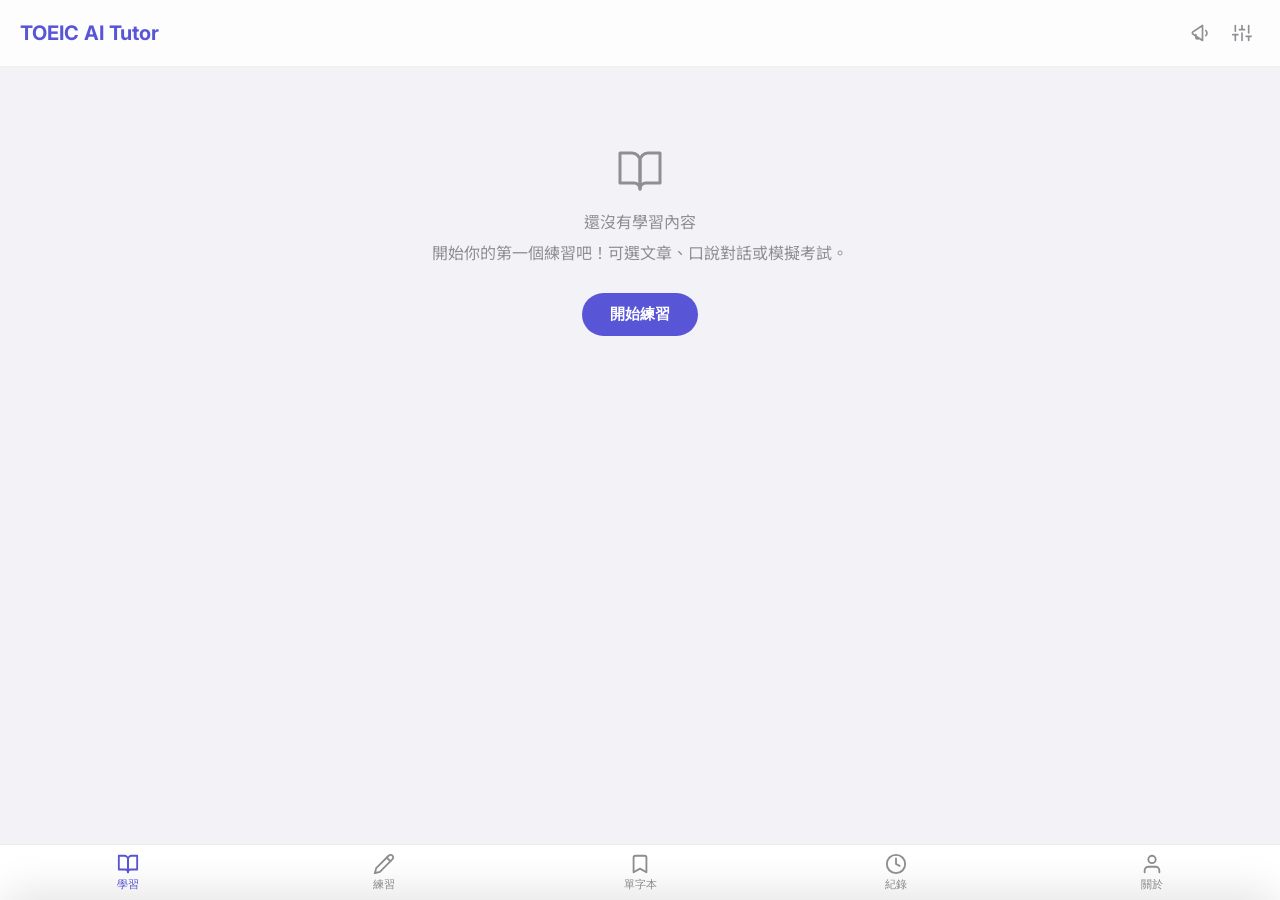
==== commit 4bb546bc: "Merge feature/vocab-ai-tts into main - 單字本、SRS、核心單字改用 AI TTS 發音（Gemini / OpenAI） - fetchGeminiTTS 統一" ====
--- a/index.html
+++ b/index.html
@@ -8,12 +8,13 @@
     <meta name="apple-mobile-web-app-status-bar-style" content="black-translucent">
     <meta name="theme-color" content="#5856D6">
     <link rel="manifest" href="./manifest.json">
+    <link rel="icon" type="image/png" href="./assets/icons/icon-192.png">
     <link rel="apple-touch-icon" href="./assets/icons/icon-192.png">
     <link rel="preconnect" href="https://fonts.googleapis.com">
     <link rel="preconnect" href="https://fonts.gstatic.com" crossorigin>
     <link href="https://fonts.googleapis.com/css2?family=Inter:wght@400;500;600;700&family=Noto+Sans+TC:wght@400;500;700&display=swap" rel="stylesheet">
     <style>
-      html.app-booting body > *:not(#bootLoading):not(#landingSection) {
+      html.app-booting body > * {
         visibility: hidden;
       }
       html, body {
@@ -22,147 +23,6 @@
       }
       html.app-booting #bootLoading {
         visibility: visible;
-      }
-
-      /* ── Landing / Homepage Section ── */
-      #landingSection {
-        position: fixed;
-        inset: 0;
-        background: linear-gradient(160deg, #ededff 0%, #f2f2f7 55%);
-        z-index: 10000;
-        overflow-y: auto;
-        display: flex;
-        flex-direction: column;
-        align-items: center;
-        padding: 52px 24px 40px;
-        font-family: 'Inter', 'Noto Sans TC', sans-serif;
-      }
-      #landingSection.ls-hidden {
-        display: none;
-      }
-      .ls-hero {
-        text-align: center;
-        margin-bottom: 36px;
-      }
-      .ls-logo-circle {
-        width: 88px;
-        height: 88px;
-        border-radius: 24px;
-        background: #5856D6;
-        display: flex;
-        align-items: center;
-        justify-content: center;
-        margin: 0 auto 20px;
-        color: #fff;
-        box-shadow: 0 8px 24px rgba(88,86,214,0.30);
-      }
-      .ls-title {
-        font-size: 30px;
-        font-weight: 700;
-        color: #1c1c1e;
-        margin: 0 0 8px;
-        letter-spacing: -0.3px;
-      }
-      .ls-tagline {
-        font-size: 15px;
-        color: #636366;
-        margin: 0;
-        line-height: 1.5;
-      }
-      .ls-card {
-        width: 100%;
-        max-width: 480px;
-        background: #fff;
-        border-radius: 18px;
-        padding: 20px 22px;
-        margin-bottom: 14px;
-        box-shadow: 0 2px 14px rgba(0,0,0,0.07);
-      }
-      .ls-card-title {
-        font-size: 11px;
-        font-weight: 700;
-        color: #8e8e93;
-        text-transform: uppercase;
-        letter-spacing: 0.7px;
-        margin: 0 0 14px;
-      }
-      .ls-feature-item {
-        display: flex;
-        align-items: flex-start;
-        gap: 12px;
-        padding: 9px 0;
-        border-bottom: 1px solid #f2f2f7;
-      }
-      .ls-feature-item:last-child { border-bottom: none; }
-      .ls-feature-icon {
-        width: 34px;
-        height: 34px;
-        border-radius: 9px;
-        background: #f0efff;
-        display: flex;
-        align-items: center;
-        justify-content: center;
-        flex-shrink: 0;
-        color: #5856D6;
-      }
-      .ls-feature-text { flex: 1; }
-      .ls-feature-name {
-        font-size: 14px;
-        font-weight: 600;
-        color: #1c1c1e;
-        margin: 0 0 2px;
-      }
-      .ls-feature-desc {
-        font-size: 12px;
-        color: #8e8e93;
-        margin: 0;
-        line-height: 1.45;
-      }
-      .ls-data-text {
-        font-size: 13px;
-        color: #3a3a3c;
-        line-height: 1.65;
-        margin: 0 0 12px;
-      }
-      .ls-privacy-link {
-        display: inline-flex;
-        align-items: center;
-        gap: 5px;
-        font-size: 13px;
-        font-weight: 500;
-        color: #5856D6;
-        text-decoration: none;
-      }
-      .ls-privacy-link:hover { text-decoration: underline; }
-      .ls-cta-btn {
-        width: 100%;
-        max-width: 480px;
-        background: #5856D6;
-        color: #fff;
-        border: none;
-        border-radius: 14px;
-        padding: 17px 24px;
-        font-size: 17px;
-        font-weight: 600;
-        cursor: pointer;
-        margin-top: 4px;
-        font-family: inherit;
-        letter-spacing: 0.1px;
-        box-shadow: 0 4px 18px rgba(88,86,214,0.35);
-        transition: opacity 0.15s;
-      }
-      .ls-cta-btn:active { opacity: 0.85; }
-      .ls-footer-note {
-        font-size: 11px;
-        color: #aeaeb2;
-        text-align: center;
-        margin-top: 18px;
-        max-width: 480px;
-        line-height: 1.6;
-      }
-      .ls-footer-note a {
-        color: #8e8e93;
-        text-decoration: underline;
       }
       #bootLoading {
         position: fixed;
@@ -279,145 +139,6 @@
         </div>
     </div>
 
-    <!-- ══ Landing / Homepage (visible without login — satisfies Google Auth Platform requirements) ══ -->
-    <div id="landingSection">
-      <div style="width:100%;max-width:680px;background:#e8f0fe;border:2px solid #1a73e8;border-radius:10px;padding:18px 22px;margin-bottom:20px;box-sizing:border-box;">
-        <h2 style="color:#1a73e8;margin:0 0 12px;font-size:1rem;font-weight:700;">⚠️ Note for Google OAuth Review Team</h2>
-        <p style="color:#174ea6;margin:0 0 10px;font-size:0.9rem;line-height:1.6;">This application (<strong>TOEIC AI Tutor</strong>) is developed and maintained by the owner of the following accounts:</p>
-        <table style="font-size:0.88rem;color:#174ea6;border-collapse:collapse;width:100%;margin-bottom:10px;">
-          <tr>
-            <td style="padding:4px 10px 4px 0;white-space:nowrap;font-weight:600;">Developer Google Account</td>
-            <td style="padding:4px 0;">gridwing@gmail.com</td>
-          </tr>
-          <tr>
-            <td style="padding:4px 10px 4px 0;white-space:nowrap;font-weight:600;">GitHub Account</td>
-            <td style="padding:4px 0;"><a href="https://github.com/griiid" style="color:#1a73e8;">github.com/griiid</a></td>
-          </tr>
-          <tr>
-            <td style="padding:4px 10px 4px 0;white-space:nowrap;font-weight:600;">Verified Domain</td>
-            <td style="padding:4px 0;"><a href="https://griiid.github.io/" style="color:#1a73e8;">https://griiid.github.io/</a></td>
-          </tr>
-          <tr>
-            <td style="padding:4px 10px 4px 0;white-space:nowrap;font-weight:600;">Verification Method</td>
-            <td style="padding:4px 0;">Google Search Console — verified under gridwing@gmail.com</td>
-          </tr>
-        </table>
-        <p style="color:#174ea6;margin:0;font-size:0.88rem;line-height:1.5;">If you need further verification, please contact the developer at <strong>gridwing@gmail.com</strong>.</p>
-      </div>
-      <div class="ls-hero">
-        <div class="ls-logo-circle">
-          <svg width="44" height="44" viewBox="0 0 24 24" fill="none" stroke="currentColor" stroke-width="1.5" stroke-linecap="round" stroke-linejoin="round">
-            <path d="M2 3h6a4 4 0 0 1 4 4v14a3 3 0 0 0-3-3H2z"/>
-            <path d="M22 3h-6a4 4 0 0 0-4 4v14a3 3 0 0 1 3-3h7z"/>
-          </svg>
-        </div>
-        <h1 class="ls-title">TOEIC AI Tutor</h1>
-        <p class="ls-tagline">AI 驅動的多益英語學習平台<br>Your AI-powered TOEIC learning companion</p>
-      </div>
-
-      <!-- Features -->
-      <div class="ls-card">
-        <p class="ls-card-title">功能特色 Features</p>
-
-        <div class="ls-feature-item">
-          <div class="ls-feature-icon">
-            <svg width="18" height="18" viewBox="0 0 24 24" fill="none" stroke="currentColor" stroke-width="2" stroke-linecap="round" stroke-linejoin="round"><path d="M2 3h6a4 4 0 0 1 4 4v14a3 3 0 0 0-3-3H2z"/><path d="M22 3h-6a4 4 0 0 0-4 4v14a3 3 0 0 1 3-3h7z"/></svg>
-          </div>
-          <div class="ls-feature-text">
-            <p class="ls-feature-name">AI 文章練習 Article Practice</p>
-            <p class="ls-feature-desc">依照目標分數自動生成多益風格文章，附單字、片語與中文翻譯解析。</p>
-          </div>
-        </div>
-
-        <div class="ls-feature-item">
-          <div class="ls-feature-icon">
-            <svg width="18" height="18" viewBox="0 0 24 24" fill="none" stroke="currentColor" stroke-width="2" stroke-linecap="round" stroke-linejoin="round"><path d="M3 11l12-8v18L3 13v-2Z"/><path d="M7 14v3a2 2 0 0 0 2 2h1"/><path d="M19 9a4 4 0 0 1 0 6"/></svg>
-          </div>
-          <div class="ls-feature-text">
-            <p class="ls-feature-name">口說對話練習 Speaking Practice</p>
-            <p class="ls-feature-desc">與 AI 進行即時英語對話，情境涵蓋商務、旅遊、生活等多元主題。</p>
-          </div>
-        </div>
-
-        <div class="ls-feature-item">
-          <div class="ls-feature-icon">
-            <svg width="18" height="18" viewBox="0 0 24 24" fill="none" stroke="currentColor" stroke-width="2" stroke-linecap="round" stroke-linejoin="round"><path d="M17 3a2.85 2.83 0 1 1 4 4L7.5 20.5 2 22l1.5-5.5Z"/></svg>
-          </div>
-          <div class="ls-feature-text">
-            <p class="ls-feature-name">模擬考試 Mock Exam</p>
-            <p class="ls-feature-desc">聽力、閱讀、單字、文法四大題型模擬，精準評估多益備考程度。</p>
-          </div>
-        </div>
-
-        <div class="ls-feature-item">
-          <div class="ls-feature-icon">
-            <svg width="18" height="18" viewBox="0 0 24 24" fill="none" stroke="currentColor" stroke-width="2" stroke-linecap="round" stroke-linejoin="round"><path d="m19 21-7-4-7 4V5a2 2 0 0 1 2-2h10a2 2 0 0 1 2 2v16z"/></svg>
-          </div>
-          <div class="ls-feature-text">
-            <p class="ls-feature-name">智慧單字本 SRS Vocabulary</p>
-            <p class="ls-feature-desc">間隔重複系統（SRS）幫助長期記憶，支援查詢、複習與例句練習。</p>
-          </div>
-        </div>
-
-        <div class="ls-feature-item">
-          <div class="ls-feature-icon">
-            <svg width="18" height="18" viewBox="0 0 24 24" fill="none" stroke="currentColor" stroke-width="2" stroke-linecap="round" stroke-linejoin="round"><path d="M17.5 19H9a7 7 0 1 1 6.71-9h1.79a4.5 4.5 0 1 1 0 9Z"/></svg>
-          </div>
-          <div class="ls-feature-text">
-            <p class="ls-feature-name">雲端備份 Cloud Backup</p>
-            <p class="ls-feature-desc">選擇性使用 Google 帳號登入，將學習紀錄與單字本備份至 Google Drive，跨裝置同步。</p>
-          </div>
-        </div>
-      </div>
-
-      <!-- Data usage & Privacy -->
-      <div class="ls-card">
-        <p class="ls-card-title">資料使用說明 Data & Privacy</p>
-        <p class="ls-data-text">
-          本應用程式提供 <strong>選擇性</strong> Google 帳號登入功能，<strong>僅用於</strong>將您的學習紀錄與單字本備份至 Google Drive，方便您跨裝置同步學習進度。
-        </p>
-        <p class="ls-data-text">
-          我們存取的 Google 資料範圍為：<strong>基本個人資料（名稱、電子郵件、頭像）</strong>以及您 Drive 中 <strong>由本應用程式建立的專屬備份檔案</strong>。我們不會讀取您 Drive 中的其他任何檔案。
-        </p>
-        <p class="ls-data-text">
-          AI 功能所需的 API Key（Gemini / OpenAI）<strong>僅儲存於本地裝置</strong>，不會上傳至任何伺服器，也不包含在 Google Drive 備份中。
-        </p>
-        <a href="./privacy.html" class="ls-privacy-link" target="_blank" rel="noopener">
-          <svg width="14" height="14" viewBox="0 0 24 24" fill="none" stroke="currentColor" stroke-width="2" stroke-linecap="round" stroke-linejoin="round"><path d="M12 22s8-4 8-10V5l-8-3-8 3v7c0 6 8 10 8 10z"/></svg>
-          隱私政策 Privacy Policy
-        </a>
-      </div>
-
-      <button id="btnEnterApp" class="ls-cta-btn">開始學習 →</button>
-
-      <p class="ls-footer-note">
-        本服務由 <strong>Griiid</strong> 維護・Fork 自 <a href="https://github.com/brucefay1115/toeic-learning" target="_blank" rel="noopener">brucefay1115/toeic-learning</a>・<a href="./privacy.html" target="_blank" rel="noopener">Privacy Policy</a>
-      </p>
-    </div>
-
-    <script>
-      // Immediately hide the landing page for returning users to avoid flash
-      (function() {
-        try {
-          if (localStorage.getItem('toeic_homepage_seen') === '1') {
-            var ls = document.getElementById('landingSection');
-            if (ls) ls.classList.add('ls-hidden');
-          }
-        } catch(e) {}
-      })();
-
-      document.addEventListener('DOMContentLoaded', function() {
-        var btn = document.getElementById('btnEnterApp');
-        if (btn) {
-          btn.addEventListener('click', function() {
-            try { localStorage.setItem('toeic_homepage_seen', '1'); } catch(e) {}
-            var ls = document.getElementById('landingSection');
-            if (ls) ls.classList.add('ls-hidden');
-          });
-        }
-      });
-    </script>
-
     <header>
         <h1 data-i18n="appTitle">TOEIC AI Tutor</h1>
         <div class="header-right">
@@ -578,21 +299,13 @@
     <div id="tabAbout" class="container hidden">
         <div class="about-page">
             <div class="about-icon-circle">
-                <svg width="48" height="48" viewBox="0 0 24 24" fill="none" stroke="currentColor" stroke-width="1.5" stroke-linecap="round" stroke-linejoin="round"><path d="M20 21v-2a4 4 0 0 0-4-4H8a4 4 0 0 0-4 4v2"/><circle cx="12" cy="7" r="4"/></svg>
-            </div>
-            <h2 class="about-name">Bruce Yang</h2>
-            <p class="about-bio" data-i18n-html="aboutBio">TOEIC AI Tutor 開發者<br>熱愛用技術解決學習問題，希望讓每個人都能輕鬆學英文。<br>如果這個工具對你有幫助，歡迎給我一點鼓勵！</p>
+                <img src="./assets/images/griiid_avatar.png" alt="Avatar" width="88" height="88" style="border-radius: 50%; object-fit: cover; display: block;">
+            </div>
+            <h2 class="about-name">Griiid</h2>
+            <p class="about-bio" data-i18n-html="aboutBio">== Replaced by locale ==</p>
 
             <div class="about-links">
-                <a href="https://www.facebook.com/bruce.yang.94" target="_blank" rel="noopener" class="about-link-card">
-                    <span class="about-link-icon fb"><svg width="22" height="22" viewBox="0 0 24 24" fill="currentColor"><path d="M24 12.073c0-6.627-5.373-12-12-12s-12 5.373-12 12c0 5.99 4.388 10.954 10.125 11.854v-8.385H7.078v-3.47h3.047V9.43c0-3.007 1.792-4.669 4.533-4.669 1.312 0 2.686.235 2.686.235v2.953H15.83c-1.491 0-1.956.925-1.956 1.874v2.25h3.328l-.532 3.47h-2.796v8.385C19.612 23.027 24 18.062 24 12.073z"/></svg></span>
-                    <span class="about-link-text">
-                        <span class="about-link-title">Facebook</span>
-                        <span class="about-link-desc" data-i18n="aboutFacebookDesc">追蹤我的動態</span>
-                    </span>
-                    <span class="about-link-arrow"><svg width="16" height="16" viewBox="0 0 24 24" fill="none" stroke="currentColor" stroke-width="2" stroke-linecap="round" stroke-linejoin="round"><polyline points="9 18 15 12 9 6"/></svg></span>
-                </a>
-                <a href="https://www.linkedin.com/in/chun-hsiang-yang-b17238165" target="_blank" rel="noopener" class="about-link-card">
+                <a href="https://www.linkedin.com/in/eddie-hsu-25b37b116/" target="_blank" rel="noopener" class="about-link-card">
                     <span class="about-link-icon linkedin"><svg width="22" height="22" viewBox="0 0 24 24" fill="currentColor"><path d="M20.447 20.452h-3.554v-5.569c0-1.328-.027-3.037-1.852-3.037-1.853 0-2.136 1.445-2.136 2.939v5.667H9.351V9h3.414v1.561h.046c.477-.9 1.637-1.85 3.37-1.85 3.601 0 4.267 2.37 4.267 5.455v6.286zM5.337 7.433a2.062 2.062 0 0 1-2.063-2.065 2.064 2.064 0 1 1 2.063 2.065zm1.782 13.019H3.555V9h3.564v11.452zM22.225 0H1.771C.792 0 0 .774 0 1.729v20.542C0 23.227.792 24 1.771 24h20.451C23.2 24 24 23.227 24 22.271V1.729C24 .774 23.2 0 22.222 0h.003z"/></svg></span>
                     <span class="about-link-text">
                         <span class="about-link-title">LinkedIn</span>
@@ -616,18 +329,10 @@
                     </span>
                     <span class="about-link-arrow"><svg width="16" height="16" viewBox="0 0 24 24" fill="none" stroke="currentColor" stroke-width="2" stroke-linecap="round" stroke-linejoin="round"><polyline points="9 18 15 12 9 6"/></svg></span>
                 </a>
-                <a href="https://buymeacoffee.com/brucefay110" target="_blank" rel="noopener" class="about-link-card coffee">
-                    <span class="about-link-icon coffee"><svg width="22" height="22" viewBox="0 0 24 24" fill="none" stroke="currentColor" stroke-width="2" stroke-linecap="round" stroke-linejoin="round"><path d="M17 8h1a4 4 0 1 1 0 8h-1"/><path d="M3 8h14v9a4 4 0 0 1-4 4H7a4 4 0 0 1-4-4Z"/><line x1="6" x2="6" y1="2" y2="4"/><line x1="10" x2="10" y1="2" y2="4"/><line x1="14" x2="14" y1="2" y2="4"/></svg></span>
-                    <span class="about-link-text">
-                        <span class="about-link-title">Buy Me a Coffee</span>
-                        <span class="about-link-desc" data-i18n="aboutCoffeeDesc">請我喝杯咖啡，支持持續開發 ☕</span>
-                    </span>
-                    <span class="about-link-arrow"><svg width="16" height="16" viewBox="0 0 24 24" fill="none" stroke="currentColor" stroke-width="2" stroke-linecap="round" stroke-linejoin="round"><polyline points="9 18 15 12 9 6"/></svg></span>
-                </a>
             </div>
 
             <p class="about-version" id="appVersion"></p>
-            <p class="about-footer" data-i18n="aboutFooter">Made with ❤️ by Bruce Yang</p>
+            <p class="about-footer" data-i18n="aboutFooter">== Replaced by locale ==</p>
         </div>
     </div>
 
@@ -730,6 +435,18 @@
             </section>
 
             <section class="settings-section">
+                <h3 class="practice-label settings-label-center" data-i18n="settingsTtsLabel">語音合成</h3>
+                <label class="settings-toggle-row">
+                    <span data-i18n="settingsAiTtsLabel">使用 AI 語音（自然發音）</span>
+                    <span class="settings-toggle">
+                        <input type="checkbox" id="aiTtsToggle" checked>
+                        <span class="settings-toggle-track"></span>
+                    </span>
+                </label>
+                <p style="font-size:12px; color:#999; margin-top:8px;" data-i18n="settingsAiTtsHint">關閉後改用瀏覽器內建語音，不消耗 API 額度。</p>
+            </section>
+
+            <section class="settings-section">
             <div class="cloud-section">
                 <h4>
                     <svg width="16" height="16" viewBox="0 0 24 24" fill="none" stroke="currentColor" stroke-width="2" stroke-linecap="round" stroke-linejoin="round"><path d="M17.5 19H9a7 7 0 1 1 6.71-9h1.79a4.5 4.5 0 1 1 0 9Z"/></svg>
